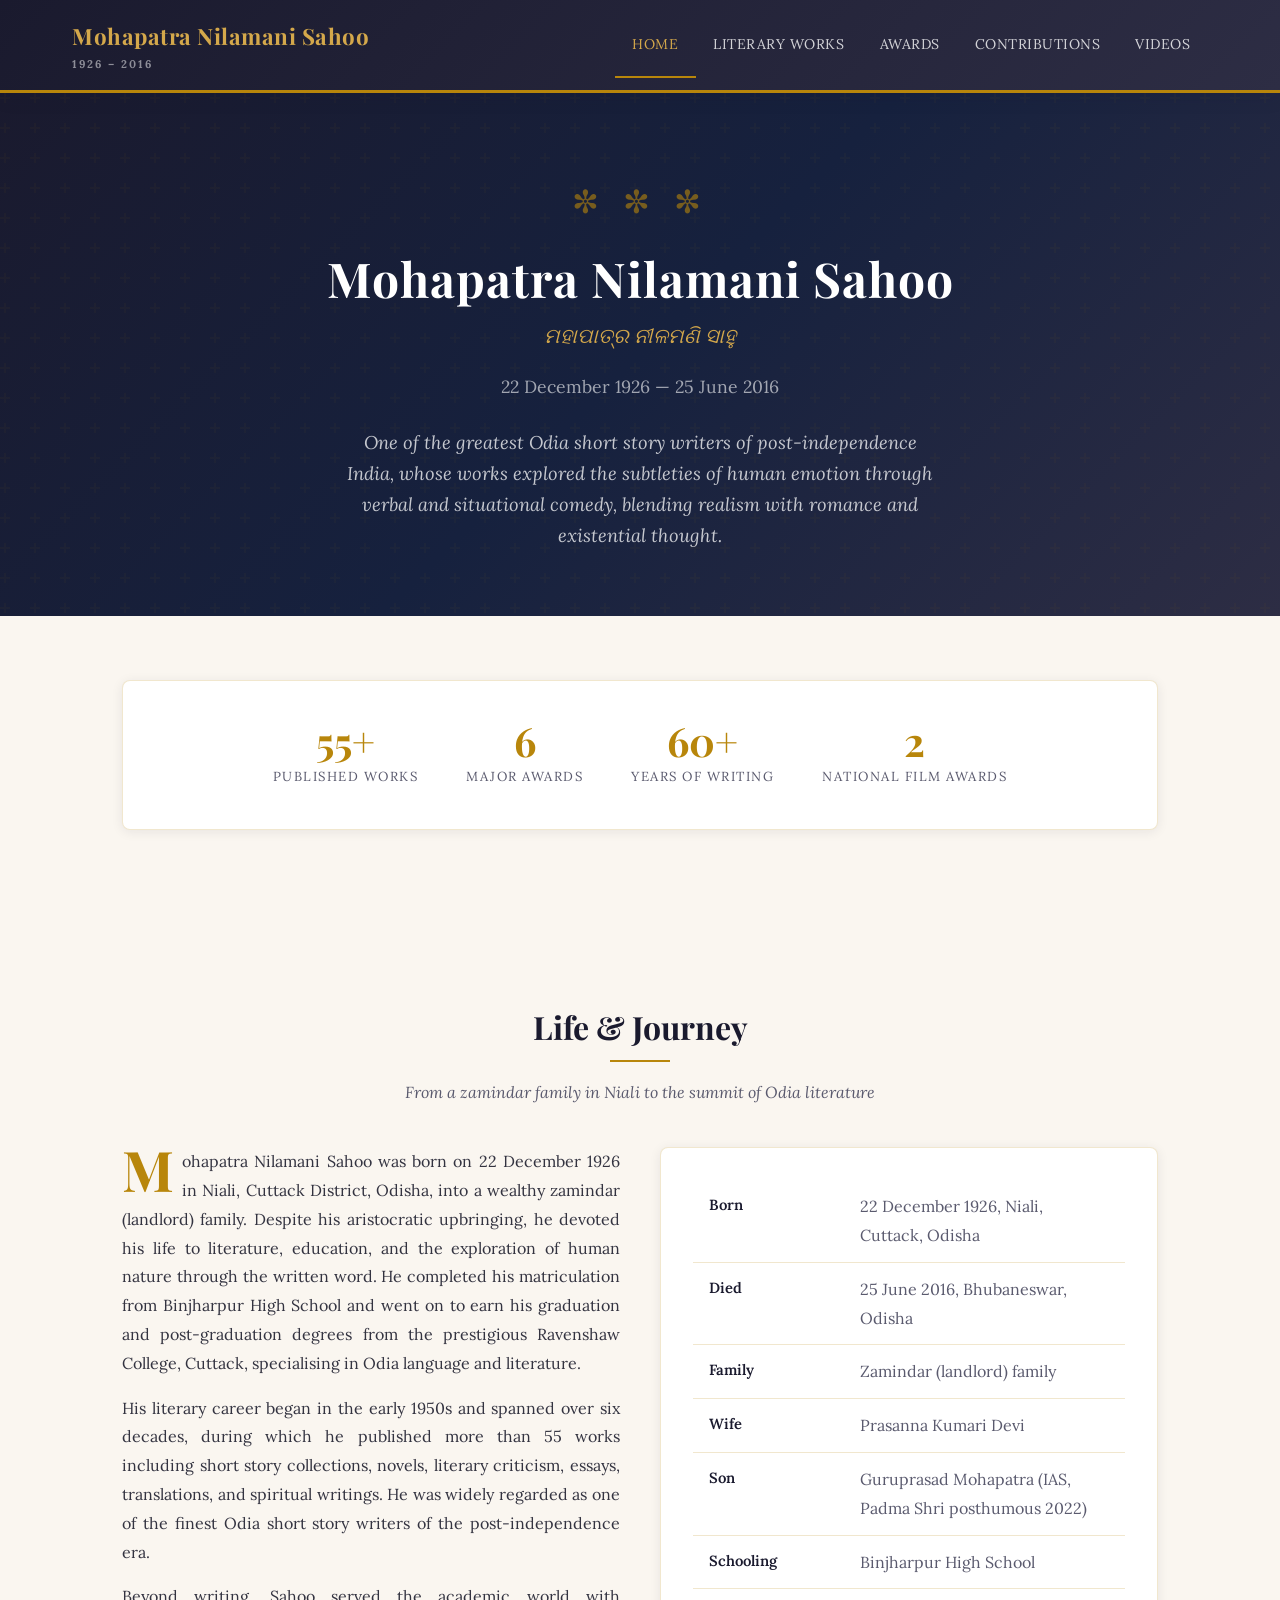
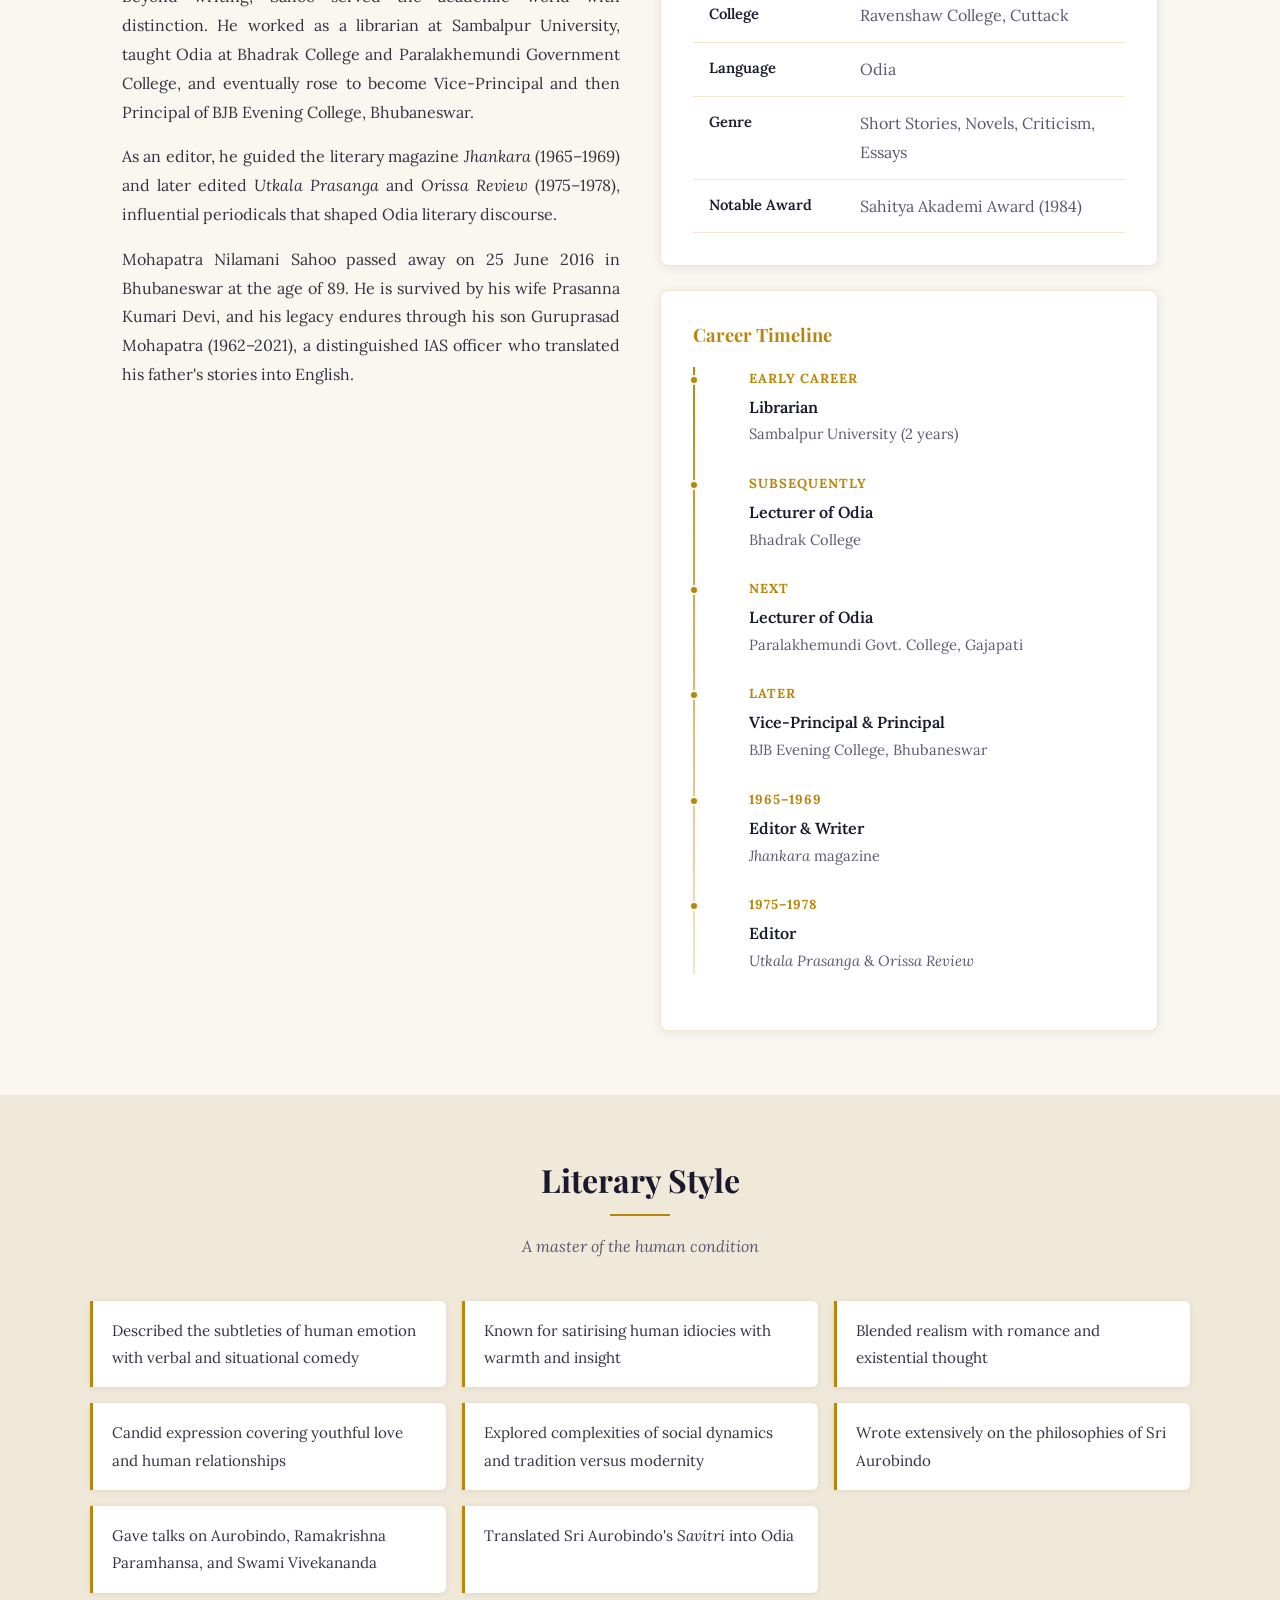
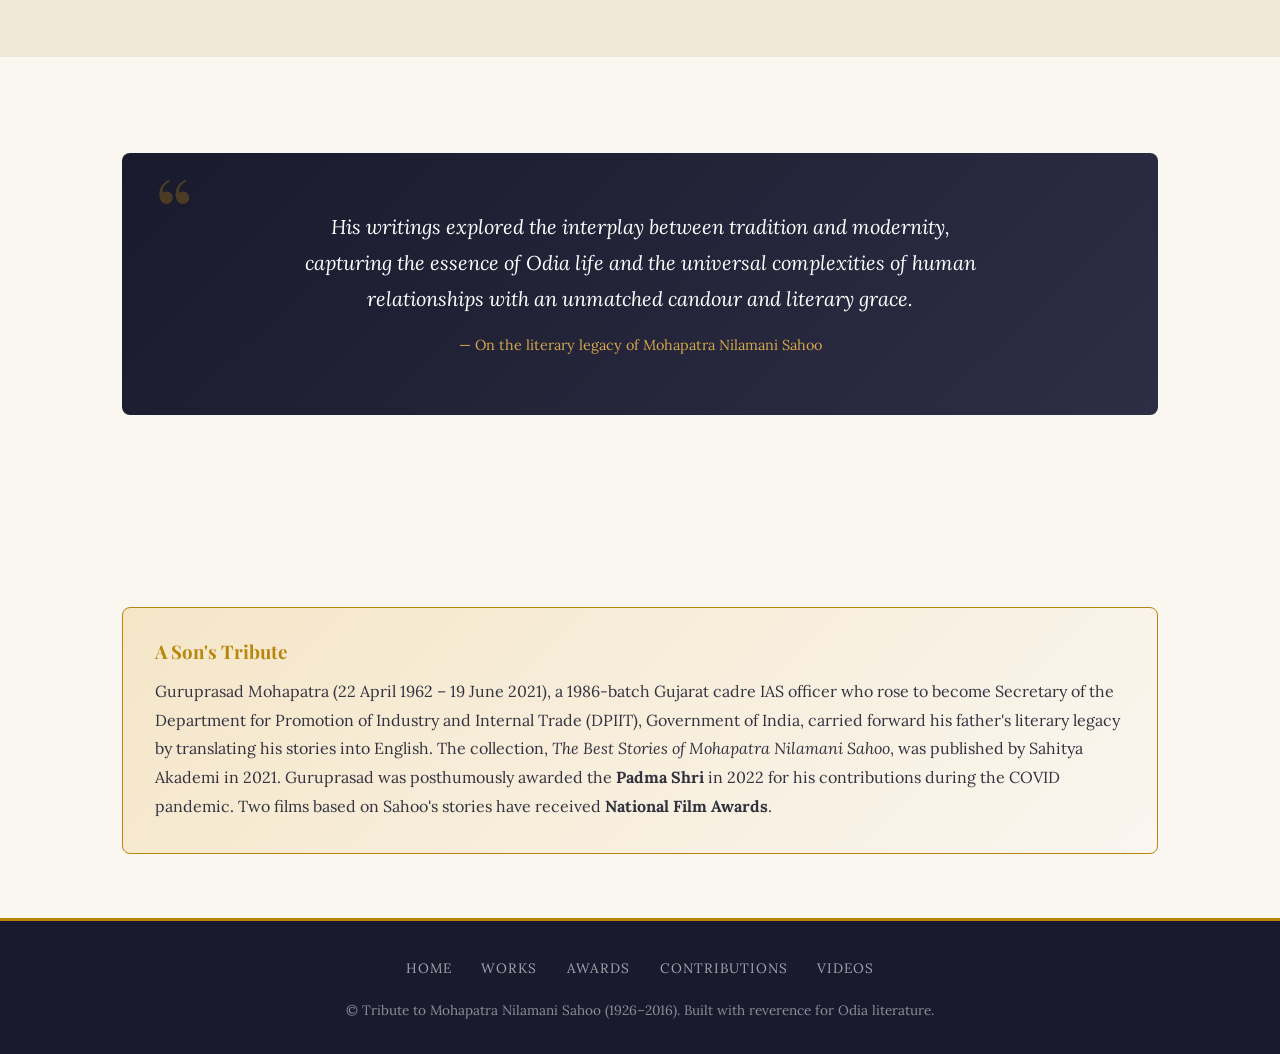
==== index.html @ fc1d22e6 "Add static tribute website for Mohapatra Nilamani Sahoo" ====
<!DOCTYPE html>
<html lang="en">
<head>
  <meta charset="UTF-8">
  <meta name="viewport" content="width=device-width, initial-scale=1.0">
  <title>Mohapatra Nilamani Sahoo — Legendary Odia Litterateur</title>
  <meta name="description" content="Official tribute website of Mohapatra Nilamani Sahoo (1926–2016), one of the greatest Odia short story writers of post-independence India.">
  <link rel="preconnect" href="https://fonts.googleapis.com">
  <link rel="preconnect" href="https://fonts.gstatic.com" crossorigin>
  <link href="https://fonts.googleapis.com/css2?family=Playfair+Display:ital,wght@0,400;0,700;1,400&family=Lora:ital,wght@0,400;0,600;0,700;1,400&display=swap" rel="stylesheet">
  <link rel="stylesheet" href="styles.css">
</head>
<body>

  <!-- HEADER -->
  <header class="site-header">
    <div class="header-inner">
      <div class="site-logo">
        <a href="index.html">
          Mohapatra Nilamani Sahoo
          <span class="subtitle">1926 &ndash; 2016</span>
        </a>
      </div>
      <button class="nav-toggle" aria-label="Toggle navigation" onclick="document.querySelector('.main-nav').classList.toggle('open')">
        <span></span><span></span><span></span>
      </button>
      <nav class="main-nav">
        <ul>
          <li><a href="index.html" class="active">Home</a></li>
          <li><a href="works.html">Literary Works</a></li>
          <li><a href="awards.html">Awards</a></li>
          <li><a href="contributions.html">Contributions</a></li>
          <li><a href="videos.html">Videos</a></li>
        </ul>
      </nav>
    </div>
  </header>

  <!-- HERO -->
  <section class="hero">
    <div class="hero-content">
      <div class="hero-ornament">&#10044; &#10044; &#10044;</div>
      <h1>Mohapatra Nilamani Sahoo</h1>
      <p class="odia-name">&#x0B2E;&#x0B39;&#x0B3E;&#x0B2A;&#x0B3E;&#x0B24;&#x0B4D;&#x0B30; &#x0B28;&#x0B40;&#x0B33;&#x0B2E;&#x0B23;&#x0B3F; &#x0B38;&#x0B3E;&#x0B39;&#x0B41;</p>
      <p class="dates">22 December 1926 &mdash; 25 June 2016</p>
      <p class="tagline">
        One of the greatest Odia short story writers of post-independence India,
        whose works explored the subtleties of human emotion through verbal and situational comedy,
        blending realism with romance and existential thought.
      </p>
    </div>
  </section>

  <!-- STATS -->
  <section class="section">
    <div class="stats-bar">
      <div class="stat-item">
        <div class="stat-number">55+</div>
        <div class="stat-label">Published Works</div>
      </div>
      <div class="stat-item">
        <div class="stat-number">6</div>
        <div class="stat-label">Major Awards</div>
      </div>
      <div class="stat-item">
        <div class="stat-number">60+</div>
        <div class="stat-label">Years of Writing</div>
      </div>
      <div class="stat-item">
        <div class="stat-number">2</div>
        <div class="stat-label">National Film Awards</div>
      </div>
    </div>
  </section>

  <!-- BIOGRAPHY -->
  <section class="section" id="biography">
    <h2 class="section-title">Life &amp; Journey</h2>
    <hr class="section-divider">
    <p class="section-subtitle">From a zamindar family in Niali to the summit of Odia literature</p>

    <div class="bio-grid">
      <div class="bio-text">
        <p>Mohapatra Nilamani Sahoo was born on 22 December 1926 in Niali, Cuttack District, Odisha, into a
           wealthy zamindar (landlord) family. Despite his aristocratic upbringing, he devoted his life to
           literature, education, and the exploration of human nature through the written word. He completed
           his matriculation from Binjharpur High School and went on to earn his graduation and post-graduation
           degrees from the prestigious Ravenshaw College, Cuttack, specialising in Odia language and literature.</p>

        <p>His literary career began in the early 1950s and spanned over six decades, during which he published
           more than 55 works including short story collections, novels, literary criticism, essays, translations,
           and spiritual writings. He was widely regarded as one of the finest Odia short story writers of the
           post-independence era.</p>

        <p>Beyond writing, Sahoo served the academic world with distinction. He worked as a librarian at Sambalpur
           University, taught Odia at Bhadrak College and Paralakhemundi Government College, and eventually rose
           to become Vice-Principal and then Principal of BJB Evening College, Bhubaneswar.</p>

        <p>As an editor, he guided the literary magazine <em>Jhankara</em> (1965&ndash;1969) and later edited
           <em>Utkala Prasanga</em> and <em>Orissa Review</em> (1975&ndash;1978), influential periodicals that
           shaped Odia literary discourse.</p>

        <p>Mohapatra Nilamani Sahoo passed away on 25 June 2016 in Bhubaneswar at the age of 89. He is survived
           by his wife Prasanna Kumari Devi, and his legacy endures through his son Guruprasad Mohapatra
           (1962&ndash;2021), a distinguished IAS officer who translated his father's stories into English.</p>
      </div>

      <div>
        <div class="card">
          <table class="info-table">
            <tr><td>Born</td><td>22 December 1926, Niali, Cuttack, Odisha</td></tr>
            <tr><td>Died</td><td>25 June 2016, Bhubaneswar, Odisha</td></tr>
            <tr><td>Family</td><td>Zamindar (landlord) family</td></tr>
            <tr><td>Wife</td><td>Prasanna Kumari Devi</td></tr>
            <tr><td>Son</td><td>Guruprasad Mohapatra (IAS, Padma Shri posthumous 2022)</td></tr>
            <tr><td>Schooling</td><td>Binjharpur High School</td></tr>
            <tr><td>College</td><td>Ravenshaw College, Cuttack</td></tr>
            <tr><td>Language</td><td>Odia</td></tr>
            <tr><td>Genre</td><td>Short Stories, Novels, Criticism, Essays</td></tr>
            <tr><td>Notable Award</td><td>Sahitya Akademi Award (1984)</td></tr>
          </table>
        </div>

        <!-- Career Timeline -->
        <div class="card" style="margin-top: 1.5rem;">
          <h3 style="font-size: 1.15rem; margin-bottom: 1.2rem; color: var(--gold);">Career Timeline</h3>
          <div class="timeline">
            <div class="timeline-item">
              <div class="timeline-period">Early Career</div>
              <div class="timeline-role">Librarian</div>
              <div class="timeline-detail">Sambalpur University (2 years)</div>
            </div>
            <div class="timeline-item">
              <div class="timeline-period">Subsequently</div>
              <div class="timeline-role">Lecturer of Odia</div>
              <div class="timeline-detail">Bhadrak College</div>
            </div>
            <div class="timeline-item">
              <div class="timeline-period">Next</div>
              <div class="timeline-role">Lecturer of Odia</div>
              <div class="timeline-detail">Paralakhemundi Govt. College, Gajapati</div>
            </div>
            <div class="timeline-item">
              <div class="timeline-period">Later</div>
              <div class="timeline-role">Vice-Principal &amp; Principal</div>
              <div class="timeline-detail">BJB Evening College, Bhubaneswar</div>
            </div>
            <div class="timeline-item">
              <div class="timeline-period">1965–1969</div>
              <div class="timeline-role">Editor &amp; Writer</div>
              <div class="timeline-detail"><em>Jhankara</em> magazine</div>
            </div>
            <div class="timeline-item">
              <div class="timeline-period">1975–1978</div>
              <div class="timeline-role">Editor</div>
              <div class="timeline-detail"><em>Utkala Prasanga</em> &amp; <em>Orissa Review</em></div>
            </div>
          </div>
        </div>
      </div>
    </div>
  </section>

  <!-- LITERARY STYLE -->
  <section class="section" style="background: var(--parchment-dark); max-width: 100%; padding: 4rem 2rem;">
    <div style="max-width: 1100px; margin: 0 auto;">
      <h2 class="section-title">Literary Style</h2>
      <hr class="section-divider">
      <p class="section-subtitle">A master of the human condition</p>

      <ul class="style-list">
        <li>Described the subtleties of human emotion with verbal and situational comedy</li>
        <li>Known for satirising human idiocies with warmth and insight</li>
        <li>Blended realism with romance and existential thought</li>
        <li>Candid expression covering youthful love and human relationships</li>
        <li>Explored complexities of social dynamics and tradition versus modernity</li>
        <li>Wrote extensively on the philosophies of Sri Aurobindo</li>
        <li>Gave talks on Aurobindo, Ramakrishna Paramhansa, and Swami Vivekananda</li>
        <li>Translated Sri Aurobindo's <em>Savitri</em> into Odia</li>
      </ul>
    </div>
  </section>

  <!-- QUOTE -->
  <section class="section">
    <div class="quote-block">
      <blockquote>
        His writings explored the interplay between tradition and modernity, capturing the essence of
        Odia life and the universal complexities of human relationships with an unmatched candour
        and literary grace.
      </blockquote>
      <cite>&mdash; On the literary legacy of Mohapatra Nilamani Sahoo</cite>
    </div>
  </section>

  <!-- SON'S LEGACY -->
  <section class="section">
    <div class="tribute-box">
      <h3>A Son's Tribute</h3>
      <p>Guruprasad Mohapatra (22 April 1962 &ndash; 19 June 2021), a 1986-batch Gujarat cadre IAS officer who
         rose to become Secretary of the Department for Promotion of Industry and Internal Trade (DPIIT),
         Government of India, carried forward his father's literary legacy by translating his stories into
         English. The collection, <em>The Best Stories of Mohapatra Nilamani Sahoo</em>, was published by
         Sahitya Akademi in 2021. Guruprasad was posthumously awarded the <strong>Padma Shri</strong> in 2022
         for his contributions during the COVID pandemic. Two films based on Sahoo's stories have received
         <strong>National Film Awards</strong>.</p>
    </div>
  </section>

  <!-- FOOTER -->
  <footer class="site-footer">
    <nav class="footer-nav">
      <a href="index.html">Home</a>
      <a href="works.html">Works</a>
      <a href="awards.html">Awards</a>
      <a href="contributions.html">Contributions</a>
      <a href="videos.html">Videos</a>
    </nav>
    <p>&copy; Tribute to Mohapatra Nilamani Sahoo (1926&ndash;2016). Built with reverence for Odia literature.</p>
  </footer>

</body>
</html>
---- styles.css ----
/* ===== RESET & BASE ===== */
*, *::before, *::after {
  margin: 0;
  padding: 0;
  box-sizing: border-box;
}

:root {
  --gold: #b8860b;
  --gold-light: #d4a84b;
  --gold-pale: #f5e6c8;
  --ink: #1a1a2e;
  --ink-light: #2d2d44;
  --parchment: #faf6f0;
  --parchment-dark: #f0e8d8;
  --white: #ffffff;
  --text: #333340;
  --text-light: #5a5a6e;
  --accent: #8b0000;
  --accent-light: #a52a2a;
  --shadow: rgba(26, 26, 46, 0.08);
  --shadow-md: rgba(26, 26, 46, 0.12);
  --border: rgba(184, 134, 11, 0.2);
  --transition: 0.3s ease;
}

html {
  scroll-behavior: smooth;
  font-size: 16px;
}

body {
  font-family: 'Lora', 'Georgia', serif;
  background-color: var(--parchment);
  color: var(--text);
  line-height: 1.8;
  min-height: 100vh;
  display: flex;
  flex-direction: column;
}

img { max-width: 100%; display: block; }
a { color: var(--accent); text-decoration: none; transition: color var(--transition); }
a:hover { color: var(--gold); }

h1, h2, h3, h4 {
  font-family: 'Playfair Display', 'Georgia', serif;
  color: var(--ink);
  line-height: 1.3;
}

/* ===== HEADER / NAV ===== */
.site-header {
  background: linear-gradient(135deg, var(--ink) 0%, var(--ink-light) 100%);
  border-bottom: 3px solid var(--gold);
  position: sticky;
  top: 0;
  z-index: 1000;
  box-shadow: 0 2px 20px var(--shadow-md);
}

.header-inner {
  max-width: 1200px;
  margin: 0 auto;
  padding: 0 2rem;
  display: flex;
  align-items: center;
  justify-content: space-between;
}

.site-logo {
  padding: 1rem 0;
}

.site-logo a {
  font-family: 'Playfair Display', serif;
  font-size: 1.4rem;
  font-weight: 700;
  color: var(--gold-light);
  letter-spacing: 0.5px;
}

.site-logo a:hover { color: var(--gold-pale); }

.site-logo .subtitle {
  display: block;
  font-family: 'Lora', serif;
  font-size: 0.7rem;
  color: rgba(255,255,255,0.5);
  letter-spacing: 2px;
  text-transform: uppercase;
  margin-top: -2px;
}

/* Hamburger */
.nav-toggle {
  display: none;
  background: none;
  border: none;
  cursor: pointer;
  padding: 0.5rem;
}

.nav-toggle span {
  display: block;
  width: 24px;
  height: 2px;
  background: var(--gold-light);
  margin: 5px 0;
  transition: var(--transition);
}

.main-nav ul {
  list-style: none;
  display: flex;
  gap: 0;
}

.main-nav a {
  display: block;
  padding: 1.2rem 1.1rem;
  color: rgba(255,255,255,0.8);
  font-family: 'Lora', serif;
  font-size: 0.88rem;
  letter-spacing: 0.5px;
  text-transform: uppercase;
  border-bottom: 2px solid transparent;
  transition: all var(--transition);
}

.main-nav a:hover,
.main-nav a.active {
  color: var(--gold-light);
  border-bottom-color: var(--gold);
}

/* ===== HERO ===== */
.hero {
  background: linear-gradient(135deg, var(--ink) 0%, #16213e 50%, var(--ink-light) 100%);
  color: var(--white);
  text-align: center;
  padding: 5rem 2rem 4rem;
  position: relative;
  overflow: hidden;
}

.hero::before {
  content: '';
  position: absolute;
  inset: 0;
  background: url("data:image/svg+xml,%3Csvg width='60' height='60' viewBox='0 0 60 60' xmlns='http://www.w3.org/2000/svg'%3E%3Cg fill='none' fill-rule='evenodd'%3E%3Cg fill='%23b8860b' fill-opacity='0.04'%3E%3Cpath d='M36 34v-4h-2v4h-4v2h4v4h2v-4h4v-2h-4zm0-30V0h-2v4h-4v2h4v4h2V6h4V4h-4zM6 34v-4H4v4H0v2h4v4h2v-4h4v-2H6zM6 4V0H4v4H0v2h4v4h2V6h4V4H6z'/%3E%3C/g%3E%3C/g%3E%3C/svg%3E");
  opacity: 1;
}

.hero-content { position: relative; z-index: 1; max-width: 800px; margin: 0 auto; }

.hero-ornament {
  color: var(--gold);
  font-size: 2rem;
  margin-bottom: 1rem;
  opacity: 0.6;
  letter-spacing: 8px;
}

.hero h1 {
  font-size: 3rem;
  color: var(--white);
  margin-bottom: 0.5rem;
  font-weight: 700;
  letter-spacing: 1px;
}

.hero .odia-name {
  font-size: 1.3rem;
  color: var(--gold-light);
  margin-bottom: 1rem;
  font-style: italic;
}

.hero .dates {
  font-size: 1.1rem;
  color: rgba(255,255,255,0.6);
  margin-bottom: 1.5rem;
}

.hero .tagline {
  font-size: 1.15rem;
  color: rgba(255,255,255,0.75);
  max-width: 600px;
  margin: 0 auto;
  font-style: italic;
  line-height: 1.7;
}

/* ===== PAGE HERO (smaller for inner pages) ===== */
.page-hero {
  background: linear-gradient(135deg, var(--ink) 0%, #16213e 100%);
  color: var(--white);
  text-align: center;
  padding: 3.5rem 2rem 2.5rem;
  position: relative;
}

.page-hero::after {
  content: '';
  position: absolute;
  bottom: 0;
  left: 0;
  right: 0;
  height: 3px;
  background: linear-gradient(90deg, transparent, var(--gold), transparent);
}

.page-hero h1 {
  font-size: 2.4rem;
  color: var(--white);
  margin-bottom: 0.3rem;
}

.page-hero .page-subtitle {
  color: rgba(255,255,255,0.6);
  font-style: italic;
  font-size: 1.05rem;
}

/* ===== SECTION ===== */
.section {
  padding: 4rem 2rem;
  max-width: 1100px;
  margin: 0 auto;
  width: 100%;
}

.section-title {
  font-size: 2rem;
  text-align: center;
  margin-bottom: 0.3rem;
  position: relative;
}

.section-subtitle {
  text-align: center;
  color: var(--text-light);
  font-style: italic;
  margin-bottom: 2.5rem;
  font-size: 1rem;
}

.section-divider {
  width: 60px;
  height: 2px;
  background: var(--gold);
  margin: 0.8rem auto 1rem;
  border: none;
}

/* ===== CARD ===== */
.card {
  background: var(--white);
  border-radius: 8px;
  padding: 2rem;
  box-shadow: 0 2px 12px var(--shadow);
  border: 1px solid var(--border);
  transition: transform var(--transition), box-shadow var(--transition);
}

.card:hover {
  transform: translateY(-3px);
  box-shadow: 0 6px 24px var(--shadow-md);
}

/* ===== BIOGRAPHY SECTION ===== */
.bio-grid {
  display: grid;
  grid-template-columns: 1fr 1fr;
  gap: 2.5rem;
  align-items: start;
}

.bio-text p {
  margin-bottom: 1rem;
  text-align: justify;
}

.bio-text p:first-child::first-letter {
  font-family: 'Playfair Display', serif;
  font-size: 3.5rem;
  float: left;
  line-height: 0.8;
  margin-right: 0.5rem;
  color: var(--gold);
  font-weight: 700;
}

.info-table {
  width: 100%;
  border-collapse: collapse;
}

.info-table tr {
  border-bottom: 1px solid var(--border);
}

.info-table td {
  padding: 0.75rem 1rem;
  vertical-align: top;
}

.info-table td:first-child {
  font-weight: 600;
  color: var(--ink);
  white-space: nowrap;
  width: 35%;
  font-size: 0.92rem;
}

.info-table td:last-child {
  color: var(--text-light);
}

/* ===== TIMELINE (Career) ===== */
.timeline {
  position: relative;
  padding-left: 2rem;
}

.timeline::before {
  content: '';
  position: absolute;
  left: 0;
  top: 0;
  bottom: 0;
  width: 2px;
  background: linear-gradient(to bottom, var(--gold), var(--gold-pale));
}

.timeline-item {
  position: relative;
  margin-bottom: 1.5rem;
  padding-left: 1.5rem;
}

.timeline-item::before {
  content: '';
  position: absolute;
  left: -2rem;
  top: 0.5rem;
  width: 10px;
  height: 10px;
  background: var(--gold);
  border-radius: 50%;
  border: 2px solid var(--parchment);
  margin-left: -4px;
}

.timeline-period {
  font-size: 0.82rem;
  font-weight: 700;
  color: var(--gold);
  text-transform: uppercase;
  letter-spacing: 1px;
}

.timeline-role {
  font-weight: 600;
  color: var(--ink);
  margin-top: 0.15rem;
}

.timeline-detail {
  font-size: 0.92rem;
  color: var(--text-light);
}

/* ===== WORKS PAGE ===== */
.works-nav {
  display: flex;
  justify-content: center;
  flex-wrap: wrap;
  gap: 0.5rem;
  margin-bottom: 2.5rem;
}

.works-nav a {
  padding: 0.5rem 1.2rem;
  border: 1px solid var(--border);
  border-radius: 100px;
  font-size: 0.88rem;
  color: var(--text);
  background: var(--white);
  transition: all var(--transition);
}

.works-nav a:hover,
.works-nav a.active {
  background: var(--gold);
  color: var(--white);
  border-color: var(--gold);
}

.works-category {
  margin-bottom: 3rem;
}

.works-category h2 {
  font-size: 1.6rem;
  color: var(--ink);
  border-left: 4px solid var(--gold);
  padding-left: 1rem;
  margin-bottom: 1.5rem;
}

.works-category h2 .count {
  font-size: 0.85rem;
  font-weight: 400;
  color: var(--text-light);
  margin-left: 0.5rem;
}

.works-grid {
  display: grid;
  grid-template-columns: repeat(auto-fill, minmax(300px, 1fr));
  gap: 1.2rem;
}

.work-card {
  background: var(--white);
  border-radius: 6px;
  padding: 1.3rem 1.5rem;
  border: 1px solid var(--border);
  display: flex;
  align-items: flex-start;
  gap: 1rem;
  transition: all var(--transition);
}

.work-card:hover {
  border-color: var(--gold);
  box-shadow: 0 4px 16px var(--shadow);
}

.work-year {
  background: var(--ink);
  color: var(--gold-light);
  font-size: 0.78rem;
  font-weight: 700;
  padding: 0.3rem 0.6rem;
  border-radius: 4px;
  white-space: nowrap;
  flex-shrink: 0;
  min-width: 3.2rem;
  text-align: center;
}

.work-year.no-year {
  background: var(--text-light);
  color: var(--white);
}

.work-info h3 {
  font-size: 1rem;
  font-weight: 600;
  color: var(--ink);
  font-style: italic;
  margin-bottom: 0.2rem;
}

.work-info p {
  font-size: 0.85rem;
  color: var(--text-light);
  line-height: 1.5;
}

/* ===== AWARDS PAGE ===== */
.awards-timeline {
  max-width: 800px;
  margin: 0 auto;
}

.award-item {
  display: flex;
  gap: 2rem;
  margin-bottom: 2rem;
  align-items: flex-start;
}

.award-year-badge {
  background: linear-gradient(135deg, var(--gold), var(--gold-light));
  color: var(--white);
  font-size: 1rem;
  font-weight: 700;
  padding: 0.8rem 1.2rem;
  border-radius: 8px;
  text-align: center;
  flex-shrink: 0;
  min-width: 5rem;
  box-shadow: 0 3px 10px rgba(184, 134, 11, 0.3);
}

.award-content {
  background: var(--white);
  border-radius: 8px;
  padding: 1.5rem;
  flex: 1;
  border: 1px solid var(--border);
  border-left: 3px solid var(--gold);
}

.award-content h3 {
  font-size: 1.15rem;
  color: var(--ink);
  margin-bottom: 0.3rem;
}

.award-content .award-for {
  font-style: italic;
  color: var(--text-light);
  font-size: 0.92rem;
}

/* ===== PHILANTHROPY / CONTRIBUTIONS ===== */
.contrib-grid {
  display: grid;
  grid-template-columns: repeat(auto-fill, minmax(320px, 1fr));
  gap: 1.5rem;
}

.contrib-card {
  background: var(--white);
  border-radius: 8px;
  padding: 2rem;
  border: 1px solid var(--border);
  text-align: center;
  transition: all var(--transition);
}

.contrib-card:hover {
  box-shadow: 0 6px 24px var(--shadow-md);
  transform: translateY(-3px);
}

.contrib-icon {
  font-size: 2.5rem;
  margin-bottom: 1rem;
  display: block;
}

.contrib-card h3 {
  font-size: 1.15rem;
  margin-bottom: 0.8rem;
  color: var(--ink);
}

.contrib-card p {
  color: var(--text-light);
  font-size: 0.95rem;
  line-height: 1.7;
}

/* ===== VIDEOS ===== */
.videos-grid {
  display: grid;
  grid-template-columns: repeat(auto-fill, minmax(480px, 1fr));
  gap: 2rem;
}

.video-card {
  background: var(--white);
  border-radius: 8px;
  overflow: hidden;
  border: 1px solid var(--border);
  box-shadow: 0 2px 12px var(--shadow);
  transition: all var(--transition);
}

.video-card:hover {
  box-shadow: 0 6px 24px var(--shadow-md);
  transform: translateY(-3px);
}

.video-embed {
  position: relative;
  padding-bottom: 56.25%;
  height: 0;
  overflow: hidden;
}

.video-embed iframe {
  position: absolute;
  top: 0; left: 0;
  width: 100%;
  height: 100%;
  border: none;
}

.video-info {
  padding: 1.2rem 1.5rem;
}

.video-info h3 {
  font-size: 1rem;
  color: var(--ink);
  margin-bottom: 0.3rem;
}

.video-info p {
  font-size: 0.88rem;
  color: var(--text-light);
}

/* ===== QUOTE BLOCK ===== */
.quote-block {
  background: linear-gradient(135deg, var(--ink), var(--ink-light));
  color: var(--white);
  text-align: center;
  padding: 3.5rem 2rem;
  margin: 2rem 0;
  border-radius: 8px;
  position: relative;
}

.quote-block::before {
  content: '\201C';
  font-family: 'Playfair Display', serif;
  font-size: 6rem;
  position: absolute;
  top: 0.5rem;
  left: 2rem;
  color: var(--gold);
  opacity: 0.3;
  line-height: 1;
}

.quote-block blockquote {
  font-size: 1.25rem;
  font-style: italic;
  max-width: 700px;
  margin: 0 auto;
  line-height: 1.8;
  position: relative;
  z-index: 1;
}

.quote-block cite {
  display: block;
  margin-top: 1rem;
  font-size: 0.9rem;
  color: var(--gold-light);
  font-style: normal;
}

/* ===== STATS BAR ===== */
.stats-bar {
  display: flex;
  justify-content: center;
  gap: 3rem;
  flex-wrap: wrap;
  padding: 2.5rem 2rem;
  background: var(--white);
  border-radius: 8px;
  box-shadow: 0 2px 12px var(--shadow);
  border: 1px solid var(--border);
  margin-bottom: 3rem;
}

.stat-item {
  text-align: center;
}

.stat-number {
  font-family: 'Playfair Display', serif;
  font-size: 2.5rem;
  font-weight: 700;
  color: var(--gold);
  line-height: 1;
}

.stat-label {
  font-size: 0.82rem;
  text-transform: uppercase;
  letter-spacing: 1.5px;
  color: var(--text-light);
  margin-top: 0.3rem;
}

/* ===== FOOTER ===== */
.site-footer {
  background: var(--ink);
  color: rgba(255,255,255,0.5);
  text-align: center;
  padding: 2rem;
  margin-top: auto;
  border-top: 3px solid var(--gold);
}

.site-footer p {
  font-size: 0.85rem;
}

.footer-nav {
  margin-bottom: 1rem;
}

.footer-nav a {
  color: rgba(255,255,255,0.6);
  margin: 0 0.8rem;
  font-size: 0.85rem;
  text-transform: uppercase;
  letter-spacing: 1px;
}

.footer-nav a:hover {
  color: var(--gold-light);
}

/* ===== RESPONSIVE ===== */
@media (max-width: 768px) {
  .header-inner {
    flex-wrap: wrap;
  }

  .nav-toggle {
    display: block;
  }

  .main-nav {
    width: 100%;
    display: none;
    order: 3;
  }

  .main-nav.open {
    display: block;
  }

  .main-nav ul {
    flex-direction: column;
  }

  .main-nav a {
    padding: 0.8rem 0;
    border-bottom: 1px solid rgba(255,255,255,0.05);
  }

  .hero h1 { font-size: 2rem; }
  .hero { padding: 3rem 1.5rem; }
  .page-hero h1 { font-size: 1.8rem; }

  .bio-grid {
    grid-template-columns: 1fr;
  }

  .section { padding: 2.5rem 1.5rem; }

  .works-grid {
    grid-template-columns: 1fr;
  }

  .award-item {
    flex-direction: column;
    gap: 1rem;
  }

  .videos-grid {
    grid-template-columns: 1fr;
  }

  .stats-bar {
    gap: 1.5rem;
  }

  .stat-number { font-size: 2rem; }
}

@media (max-width: 480px) {
  .hero h1 { font-size: 1.6rem; }
  .works-nav a { padding: 0.4rem 0.8rem; font-size: 0.8rem; }
  .stats-bar { gap: 1rem; }
}

/* ===== LEGACY NOTE ===== */
.legacy-banner {
  background: var(--parchment-dark);
  border: 1px solid var(--border);
  border-radius: 8px;
  padding: 1.5rem 2rem;
  margin-bottom: 2rem;
  font-style: italic;
  color: var(--text-light);
  text-align: center;
  line-height: 1.7;
}

/* ===== LITERARY STYLE SECTION ===== */
.style-list {
  list-style: none;
  display: grid;
  grid-template-columns: repeat(auto-fill, minmax(280px, 1fr));
  gap: 1rem;
}

.style-list li {
  padding: 1rem 1.2rem;
  background: var(--white);
  border-left: 3px solid var(--gold);
  border-radius: 0 6px 6px 0;
  box-shadow: 0 1px 6px var(--shadow);
  font-size: 0.95rem;
  color: var(--text);
}

/* Son's tribute section */
.tribute-box {
  background: linear-gradient(135deg, var(--gold-pale), var(--parchment));
  border: 1px solid var(--gold);
  border-radius: 8px;
  padding: 2rem;
  margin-top: 2rem;
}

.tribute-box h3 {
  color: var(--gold);
  margin-bottom: 0.8rem;
}

.tribute-box p {
  color: var(--text);
  line-height: 1.8;
}
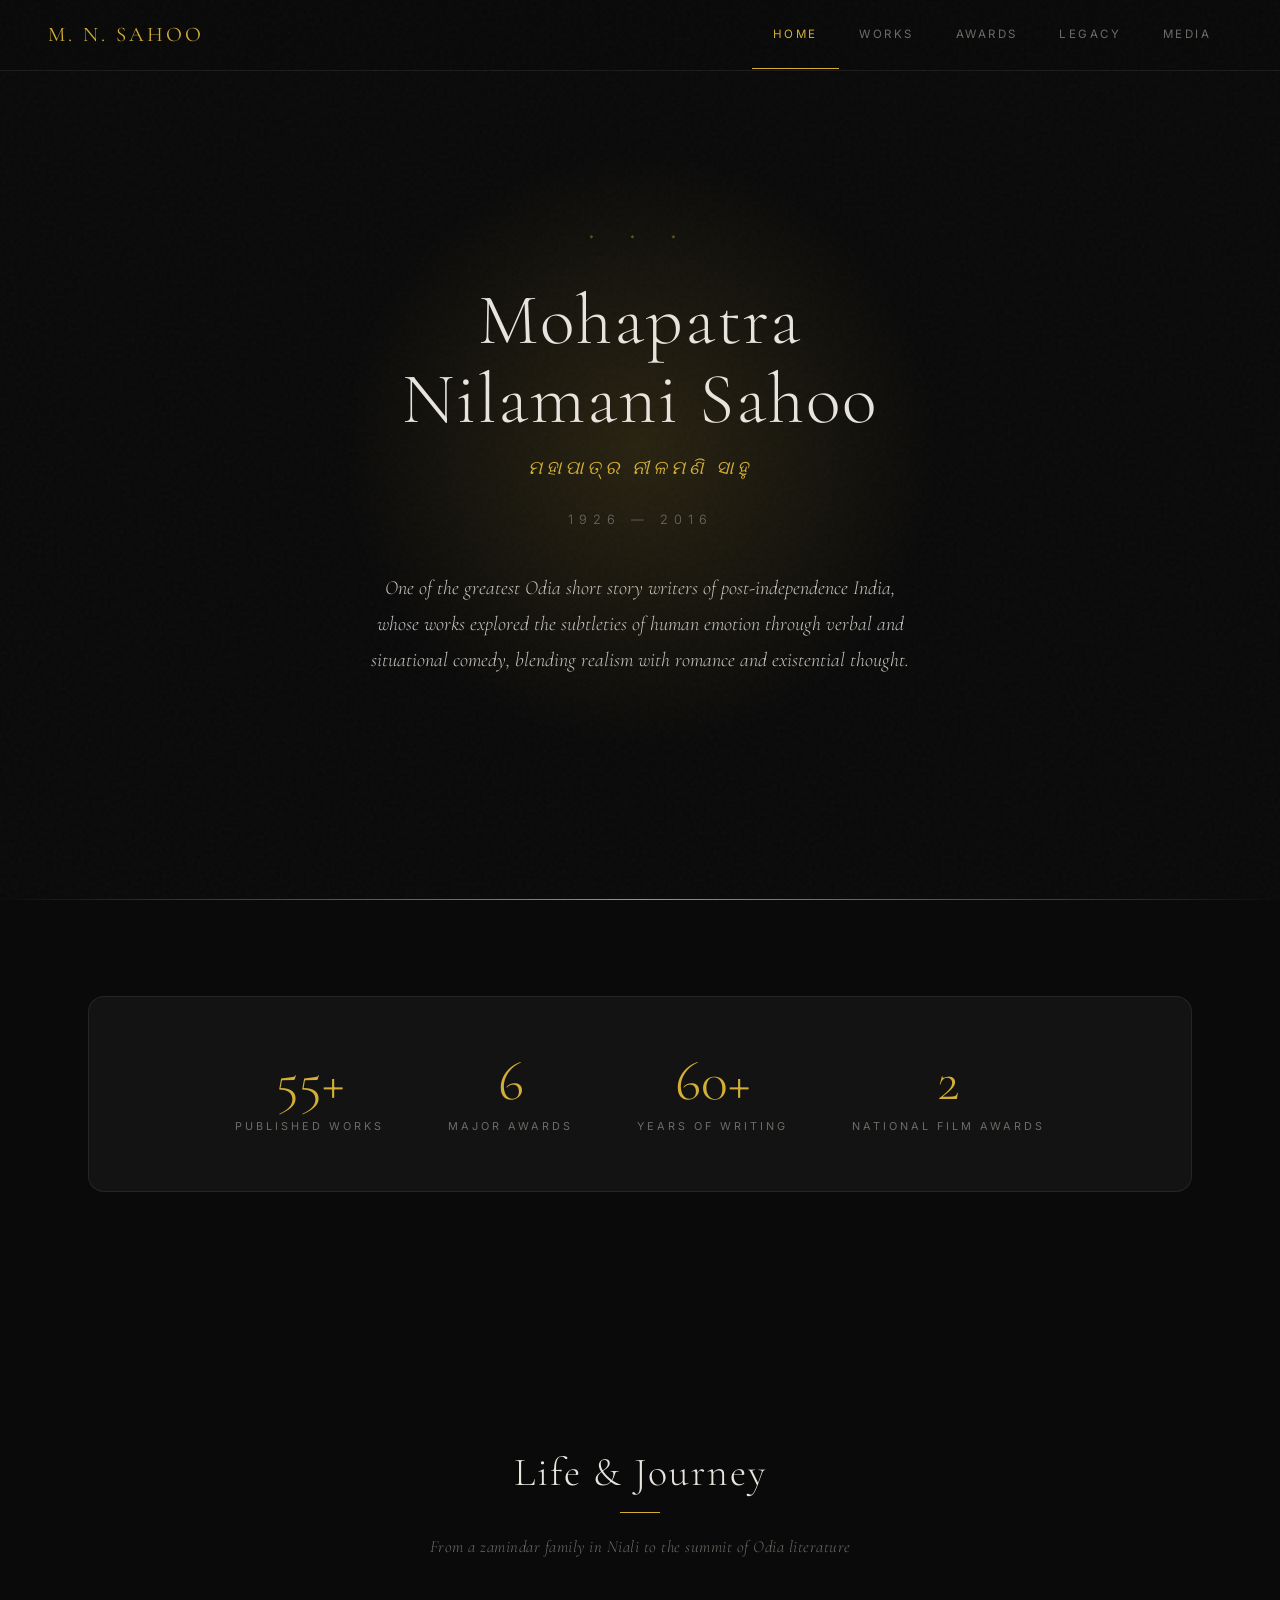
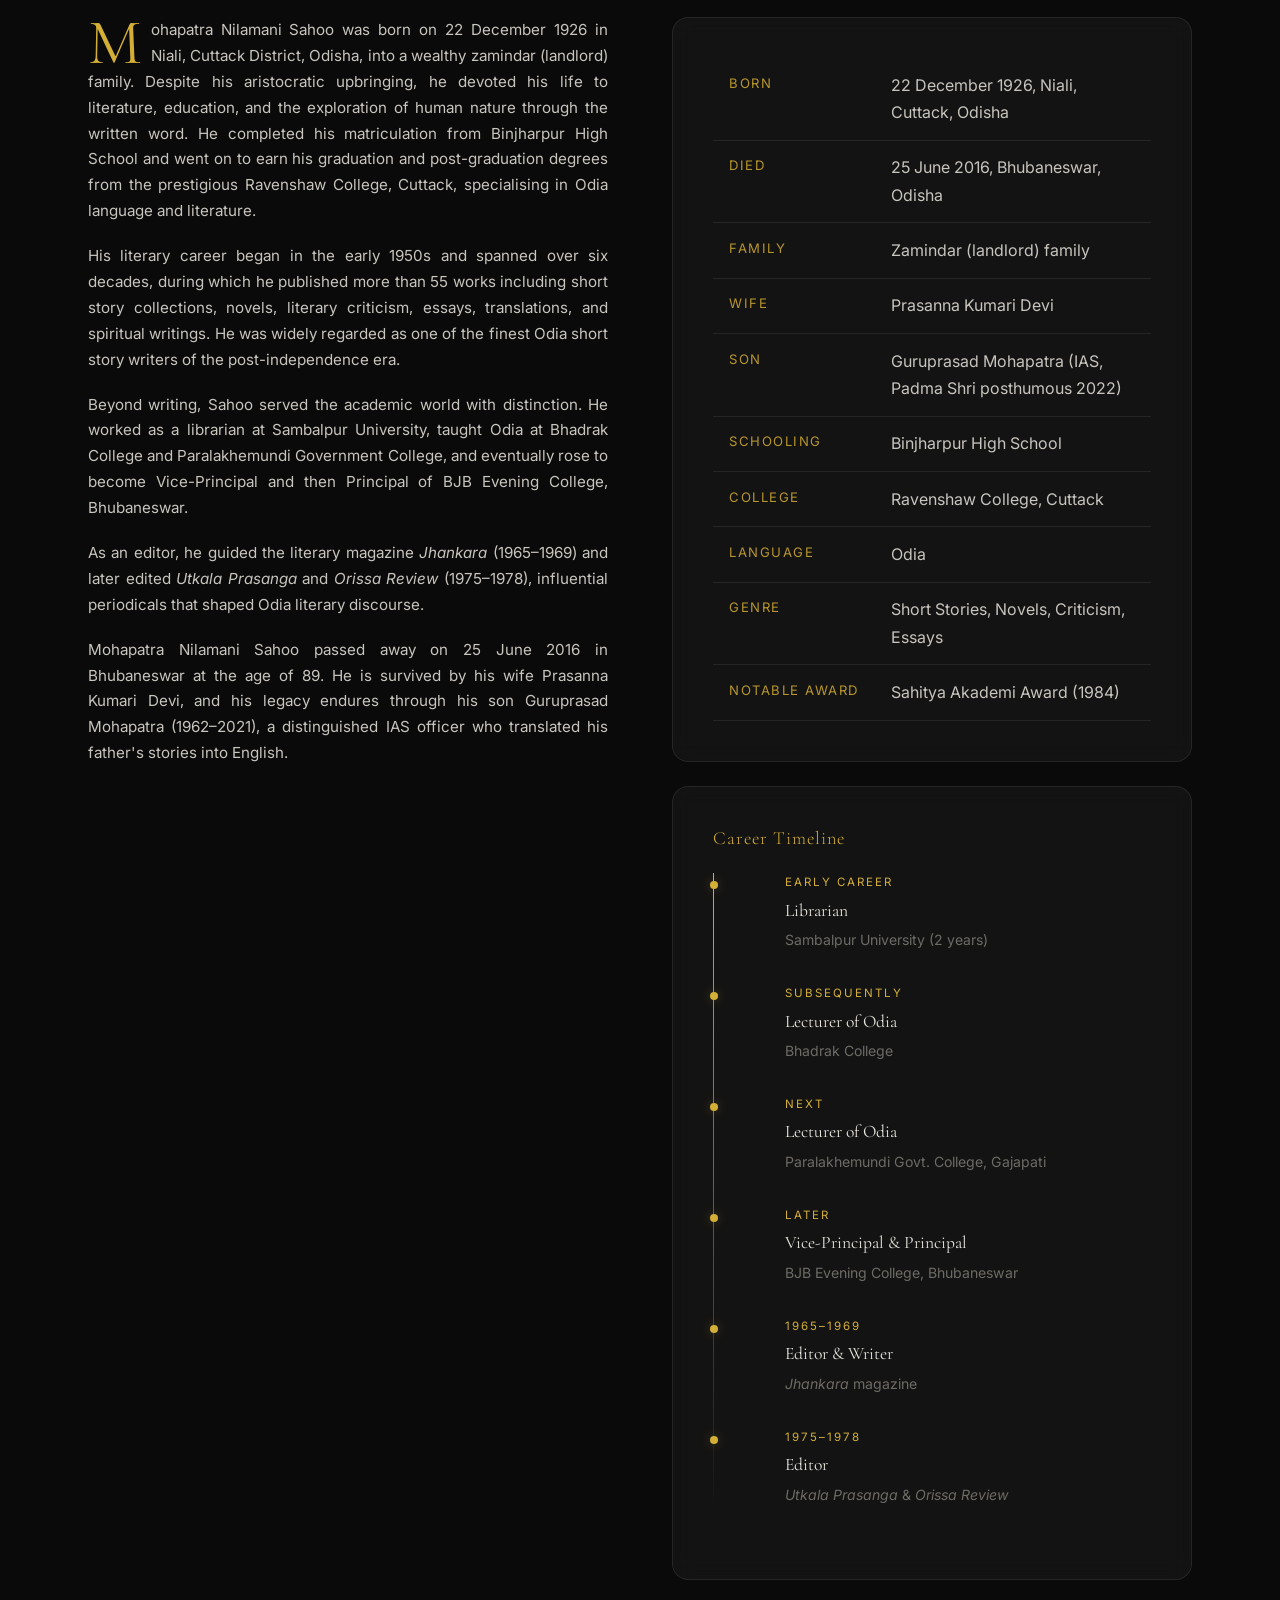
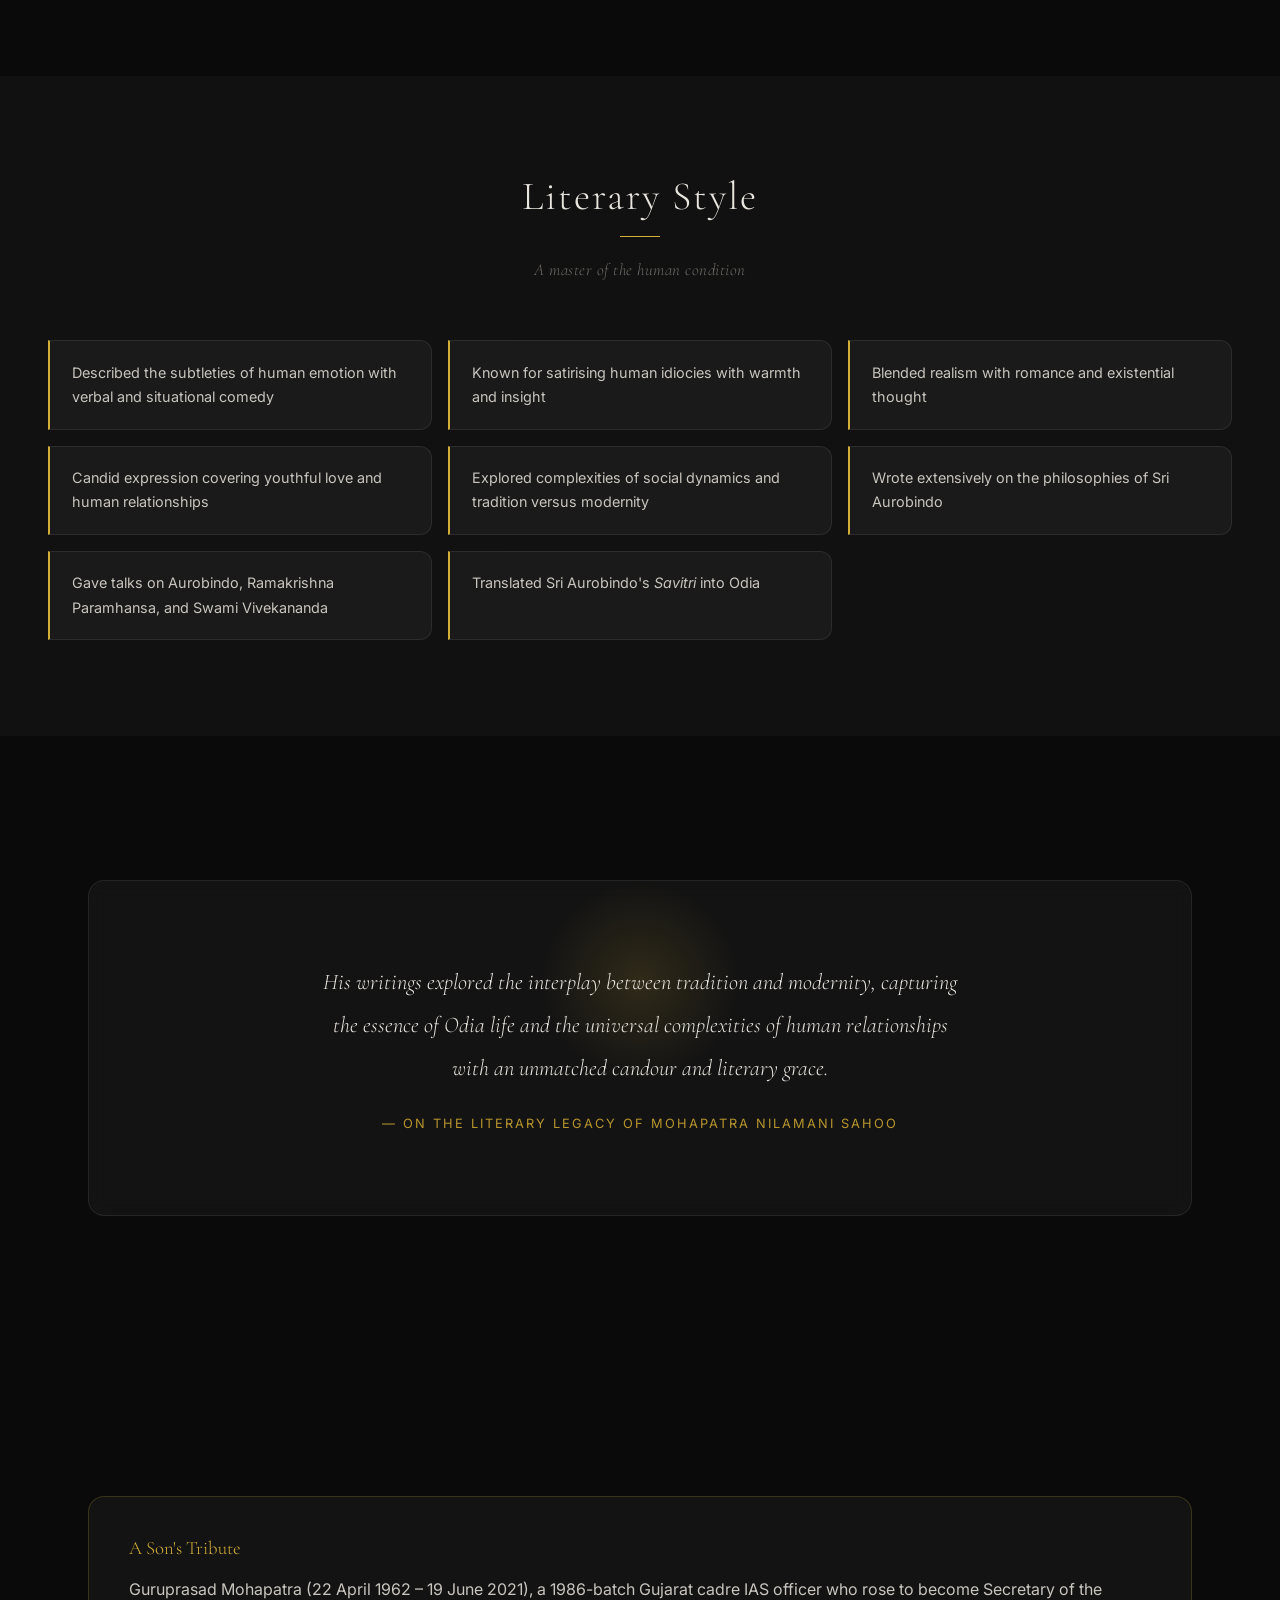
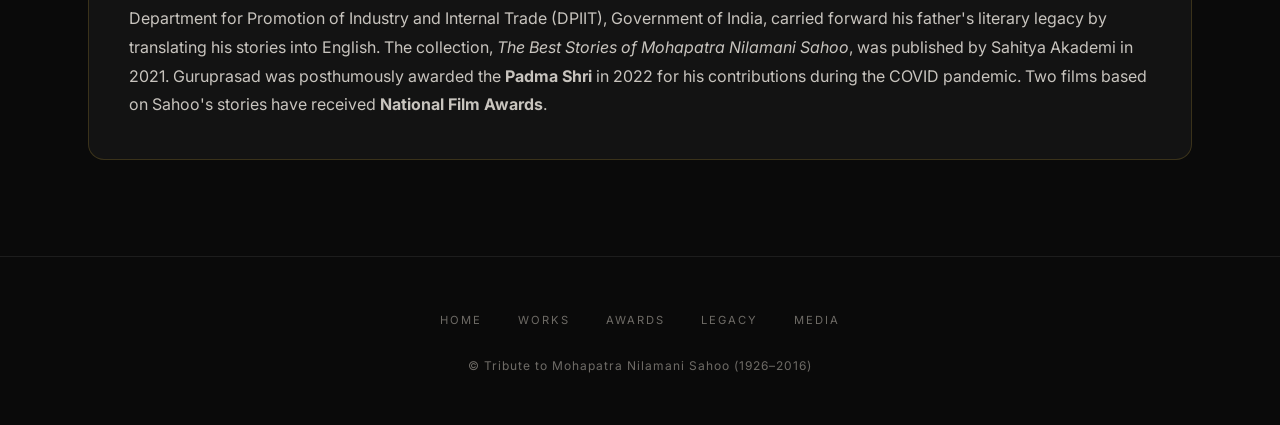
==== commit 5818e18d: "Changed Look and feel to luxury model ; Implements Data driven awards , literary work" ====
--- a/index.html
+++ b/index.html
@@ -5,9 +5,10 @@
   <meta name="viewport" content="width=device-width, initial-scale=1.0">
   <title>Mohapatra Nilamani Sahoo — Legendary Odia Litterateur</title>
   <meta name="description" content="Official tribute website of Mohapatra Nilamani Sahoo (1926–2016), one of the greatest Odia short story writers of post-independence India.">
+  <meta name="theme-color" content="#0A0A0A">
   <link rel="preconnect" href="https://fonts.googleapis.com">
   <link rel="preconnect" href="https://fonts.gstatic.com" crossorigin>
-  <link href="https://fonts.googleapis.com/css2?family=Playfair+Display:ital,wght@0,400;0,700;1,400&family=Lora:ital,wght@0,400;0,600;0,700;1,400&display=swap" rel="stylesheet">
+  <link href="https://fonts.googleapis.com/css2?family=Cormorant+Garamond:ital,wght@0,300;0,400;0,600;1,300;1,400&family=Inter:wght@300;400;500&display=swap" rel="stylesheet">
   <link rel="stylesheet" href="styles.css">
 </head>
 <body>
@@ -16,10 +17,7 @@
   <header class="site-header">
     <div class="header-inner">
       <div class="site-logo">
-        <a href="index.html">
-          Mohapatra Nilamani Sahoo
-          <span class="subtitle">1926 &ndash; 2016</span>
-        </a>
+        <a href="index.html">M. N. Sahoo</a>
       </div>
       <button class="nav-toggle" aria-label="Toggle navigation" onclick="document.querySelector('.main-nav').classList.toggle('open')">
         <span></span><span></span><span></span>
@@ -27,10 +25,10 @@
       <nav class="main-nav">
         <ul>
           <li><a href="index.html" class="active">Home</a></li>
-          <li><a href="works.html">Literary Works</a></li>
+          <li><a href="works.html">Works</a></li>
           <li><a href="awards.html">Awards</a></li>
-          <li><a href="contributions.html">Contributions</a></li>
-          <li><a href="videos.html">Videos</a></li>
+          <li><a href="contributions.html">Legacy</a></li>
+          <li><a href="videos.html">Media</a></li>
         </ul>
       </nav>
     </div>
@@ -38,11 +36,11 @@
 
   <!-- HERO -->
   <section class="hero">
-    <div class="hero-content">
-      <div class="hero-ornament">&#10044; &#10044; &#10044;</div>
-      <h1>Mohapatra Nilamani Sahoo</h1>
+    <div class="hero-content reveal">
+      <div class="hero-ornament">&#9670; &#9670; &#9670;</div>
+      <h1>Mohapatra<br>Nilamani Sahoo</h1>
       <p class="odia-name">&#x0B2E;&#x0B39;&#x0B3E;&#x0B2A;&#x0B3E;&#x0B24;&#x0B4D;&#x0B30; &#x0B28;&#x0B40;&#x0B33;&#x0B2E;&#x0B23;&#x0B3F; &#x0B38;&#x0B3E;&#x0B39;&#x0B41;</p>
-      <p class="dates">22 December 1926 &mdash; 25 June 2016</p>
+      <p class="dates">1926 &mdash; 2016</p>
       <p class="tagline">
         One of the greatest Odia short story writers of post-independence India,
         whose works explored the subtleties of human emotion through verbal and situational comedy,
@@ -53,7 +51,7 @@
 
   <!-- STATS -->
   <section class="section">
-    <div class="stats-bar">
+    <div class="stats-bar reveal">
       <div class="stat-item">
         <div class="stat-number">55+</div>
         <div class="stat-label">Published Works</div>
@@ -75,12 +73,12 @@
 
   <!-- BIOGRAPHY -->
   <section class="section" id="biography">
-    <h2 class="section-title">Life &amp; Journey</h2>
+    <h2 class="section-title reveal">Life &amp; Journey</h2>
     <hr class="section-divider">
-    <p class="section-subtitle">From a zamindar family in Niali to the summit of Odia literature</p>
+    <p class="section-subtitle reveal">From a zamindar family in Niali to the summit of Odia literature</p>
 
     <div class="bio-grid">
-      <div class="bio-text">
+      <div class="bio-text reveal">
         <p>Mohapatra Nilamani Sahoo was born on 22 December 1926 in Niali, Cuttack District, Odisha, into a
            wealthy zamindar (landlord) family. Despite his aristocratic upbringing, he devoted his life to
            literature, education, and the exploration of human nature through the written word. He completed
@@ -105,7 +103,7 @@
            (1962&ndash;2021), a distinguished IAS officer who translated his father's stories into English.</p>
       </div>
 
-      <div>
+      <div class="reveal">
         <div class="card">
           <table class="info-table">
             <tr><td>Born</td><td>22 December 1926, Niali, Cuttack, Odisha</td></tr>
@@ -123,7 +121,7 @@
 
         <!-- Career Timeline -->
         <div class="card" style="margin-top: 1.5rem;">
-          <h3 style="font-size: 1.15rem; margin-bottom: 1.2rem; color: var(--gold);">Career Timeline</h3>
+          <h3 style="font-size: 1.15rem; margin-bottom: 1.5rem; color: var(--gold); letter-spacing: 1px;">Career Timeline</h3>
           <div class="timeline">
             <div class="timeline-item">
               <div class="timeline-period">Early Career</div>
@@ -162,13 +160,13 @@
   </section>
 
   <!-- LITERARY STYLE -->
-  <section class="section" style="background: var(--parchment-dark); max-width: 100%; padding: 4rem 2rem;">
-    <div style="max-width: 1100px; margin: 0 auto;">
-      <h2 class="section-title">Literary Style</h2>
+  <div class="section-dark">
+    <div class="inner">
+      <h2 class="section-title reveal">Literary Style</h2>
       <hr class="section-divider">
-      <p class="section-subtitle">A master of the human condition</p>
-
-      <ul class="style-list">
+      <p class="section-subtitle reveal">A master of the human condition</p>
+
+      <ul class="style-list reveal">
         <li>Described the subtleties of human emotion with verbal and situational comedy</li>
         <li>Known for satirising human idiocies with warmth and insight</li>
         <li>Blended realism with romance and existential thought</li>
@@ -179,11 +177,11 @@
         <li>Translated Sri Aurobindo's <em>Savitri</em> into Odia</li>
       </ul>
     </div>
-  </section>
+  </div>
 
   <!-- QUOTE -->
   <section class="section">
-    <div class="quote-block">
+    <div class="quote-block reveal">
       <blockquote>
         His writings explored the interplay between tradition and modernity, capturing the essence of
         Odia life and the universal complexities of human relationships with an unmatched candour
@@ -195,7 +193,7 @@
 
   <!-- SON'S LEGACY -->
   <section class="section">
-    <div class="tribute-box">
+    <div class="tribute-box reveal">
       <h3>A Son's Tribute</h3>
       <p>Guruprasad Mohapatra (22 April 1962 &ndash; 19 June 2021), a 1986-batch Gujarat cadre IAS officer who
          rose to become Secretary of the Department for Promotion of Industry and Internal Trade (DPIIT),
@@ -213,11 +211,24 @@
       <a href="index.html">Home</a>
       <a href="works.html">Works</a>
       <a href="awards.html">Awards</a>
-      <a href="contributions.html">Contributions</a>
-      <a href="videos.html">Videos</a>
+      <a href="contributions.html">Legacy</a>
+      <a href="videos.html">Media</a>
     </nav>
-    <p>&copy; Tribute to Mohapatra Nilamani Sahoo (1926&ndash;2016). Built with reverence for Odia literature.</p>
+    <p>&copy; Tribute to Mohapatra Nilamani Sahoo (1926&ndash;2016)</p>
   </footer>
+
+  <!-- SCROLL REVEAL SCRIPT -->
+  <script>
+    const observer = new IntersectionObserver((entries) => {
+      entries.forEach(entry => {
+        if (entry.isIntersecting) {
+          entry.target.classList.add('visible');
+        }
+      });
+    }, { threshold: 0.1, rootMargin: '0px 0px -50px 0px' });
+
+    document.querySelectorAll('.reveal').forEach(el => observer.observe(el));
+  </script>
 
 </body>
 </html>
--- a/styles.css
+++ b/styles.css
@@ -1,3 +1,8 @@
+/* ===================================================================
+   MOHAPATRA NILAMANI SAHOO — Luxury Dark Theme
+   Inspired by: Rolex, Hermès, Apple product pages
+   =================================================================== */
+
 /* ===== RESET & BASE ===== */
 *, *::before, *::after {
   margin: 0;
@@ -6,22 +11,27 @@
 }
 
 :root {
-  --gold: #b8860b;
-  --gold-light: #d4a84b;
-  --gold-pale: #f5e6c8;
-  --ink: #1a1a2e;
-  --ink-light: #2d2d44;
-  --parchment: #faf6f0;
-  --parchment-dark: #f0e8d8;
-  --white: #ffffff;
-  --text: #333340;
-  --text-light: #5a5a6e;
-  --accent: #8b0000;
-  --accent-light: #a52a2a;
-  --shadow: rgba(26, 26, 46, 0.08);
-  --shadow-md: rgba(26, 26, 46, 0.12);
-  --border: rgba(184, 134, 11, 0.2);
-  --transition: 0.3s ease;
+  --noir: #0A0A0A;
+  --noir-light: #111111;
+  --noir-card: #161616;
+  --noir-elevated: #1C1C1E;
+  --gold: #D4AF37;
+  --gold-dim: #B8962E;
+  --gold-glow: rgba(212, 175, 55, 0.15);
+  --gold-glow-strong: rgba(212, 175, 55, 0.3);
+  --bronze: #8B6914;
+  --cream: #E8E4DE;
+  --cream-dim: #A8A49E;
+  --white: #FFFFFF;
+  --text: #C8C4BE;
+  --text-dim: #6E6B66;
+  --accent: #9B2335;
+  --glass: rgba(255, 255, 255, 0.04);
+  --glass-border: rgba(255, 255, 255, 0.08);
+  --shadow: rgba(0, 0, 0, 0.4);
+  --shadow-gold: rgba(212, 175, 55, 0.08);
+  --transition: 0.4s cubic-bezier(0.25, 0.46, 0.45, 0.94);
+  --transition-slow: 0.8s cubic-bezier(0.25, 0.46, 0.45, 0.94);
 }
 
 html {
@@ -30,66 +40,99 @@
 }
 
 body {
-  font-family: 'Lora', 'Georgia', serif;
-  background-color: var(--parchment);
+  font-family: 'Inter', -apple-system, 'Segoe UI', sans-serif;
+  background-color: var(--noir);
   color: var(--text);
-  line-height: 1.8;
+  line-height: 1.7;
   min-height: 100vh;
   display: flex;
   flex-direction: column;
+  -webkit-font-smoothing: antialiased;
+  -moz-osx-font-smoothing: grayscale;
+}
+
+/* Subtle film grain overlay */
+body::after {
+  content: '';
+  position: fixed;
+  inset: 0;
+  pointer-events: none;
+  z-index: 9999;
+  opacity: 0.03;
+  background-image: url("data:image/svg+xml,%3Csvg viewBox='0 0 256 256' xmlns='http://www.w3.org/2000/svg'%3E%3Cfilter id='noise'%3E%3CfeTurbulence type='fractalNoise' baseFrequency='0.9' numOctaves='4' stitchTiles='stitch'/%3E%3C/filter%3E%3Crect width='100%25' height='100%25' filter='url(%23noise)'/%3E%3C/svg%3E");
 }
 
 img { max-width: 100%; display: block; }
-a { color: var(--accent); text-decoration: none; transition: color var(--transition); }
-a:hover { color: var(--gold); }
+
+a {
+  color: var(--gold);
+  text-decoration: none;
+  transition: color var(--transition);
+}
+
+a:hover { color: var(--cream); }
 
 h1, h2, h3, h4 {
-  font-family: 'Playfair Display', 'Georgia', serif;
-  color: var(--ink);
-  line-height: 1.3;
+  font-family: 'Cormorant Garamond', 'Georgia', serif;
+  color: var(--cream);
+  line-height: 1.2;
+  font-weight: 300;
+}
+
+/* ===== SCROLL REVEAL ANIMATIONS ===== */
+.reveal {
+  opacity: 0;
+  transform: translateY(40px);
+  transition: opacity 0.8s ease, transform 0.8s ease;
+}
+
+.reveal.visible {
+  opacity: 1;
+  transform: translateY(0);
 }
 
 /* ===== HEADER / NAV ===== */
 .site-header {
-  background: linear-gradient(135deg, var(--ink) 0%, var(--ink-light) 100%);
-  border-bottom: 3px solid var(--gold);
-  position: sticky;
+  position: fixed;
   top: 0;
+  left: 0;
+  right: 0;
   z-index: 1000;
-  box-shadow: 0 2px 20px var(--shadow-md);
+  background: rgba(10, 10, 10, 0.85);
+  backdrop-filter: blur(20px) saturate(180%);
+  -webkit-backdrop-filter: blur(20px) saturate(180%);
+  border-bottom: 1px solid var(--glass-border);
+  transition: background var(--transition);
 }
 
 .header-inner {
-  max-width: 1200px;
+  max-width: 1400px;
   margin: 0 auto;
-  padding: 0 2rem;
+  padding: 0 3rem;
   display: flex;
   align-items: center;
   justify-content: space-between;
+  height: 70px;
 }
 
 .site-logo {
-  padding: 1rem 0;
+  display: flex;
+  align-items: center;
 }
 
 .site-logo a {
-  font-family: 'Playfair Display', serif;
-  font-size: 1.4rem;
-  font-weight: 700;
-  color: var(--gold-light);
-  letter-spacing: 0.5px;
-}
-
-.site-logo a:hover { color: var(--gold-pale); }
+  font-family: 'Cormorant Garamond', serif;
+  font-size: 1.3rem;
+  font-weight: 400;
+  color: var(--gold);
+  letter-spacing: 3px;
+  text-transform: uppercase;
+}
+
+.site-logo a:hover { color: var(--cream); }
 
 .site-logo .subtitle {
-  display: block;
-  font-family: 'Lora', serif;
-  font-size: 0.7rem;
-  color: rgba(255,255,255,0.5);
-  letter-spacing: 2px;
-  text-transform: uppercase;
-  margin-top: -2px;
+  display: none;
 }
 
 /* Hamburger */
@@ -99,14 +142,15 @@
   border: none;
   cursor: pointer;
   padding: 0.5rem;
+  z-index: 1001;
 }
 
 .nav-toggle span {
   display: block;
-  width: 24px;
-  height: 2px;
-  background: var(--gold-light);
-  margin: 5px 0;
+  width: 22px;
+  height: 1px;
+  background: var(--gold);
+  margin: 6px 0;
   transition: var(--transition);
 }
 
@@ -118,87 +162,138 @@
 
 .main-nav a {
   display: block;
-  padding: 1.2rem 1.1rem;
-  color: rgba(255,255,255,0.8);
-  font-family: 'Lora', serif;
-  font-size: 0.88rem;
-  letter-spacing: 0.5px;
+  padding: 1.5rem 1.3rem;
+  color: var(--text-dim);
+  font-family: 'Inter', sans-serif;
+  font-size: 0.72rem;
+  font-weight: 400;
+  letter-spacing: 2.5px;
   text-transform: uppercase;
-  border-bottom: 2px solid transparent;
+  border-bottom: 1px solid transparent;
   transition: all var(--transition);
 }
 
-.main-nav a:hover,
+.main-nav a:hover {
+  color: var(--gold);
+}
+
 .main-nav a.active {
-  color: var(--gold-light);
+  color: var(--gold);
   border-bottom-color: var(--gold);
 }
 
 /* ===== HERO ===== */
 .hero {
-  background: linear-gradient(135deg, var(--ink) 0%, #16213e 50%, var(--ink-light) 100%);
-  color: var(--white);
-  text-align: center;
-  padding: 5rem 2rem 4rem;
+  min-height: 100vh;
+  display: flex;
+  align-items: center;
+  justify-content: center;
+  text-align: center;
   position: relative;
   overflow: hidden;
+  background: var(--noir);
 }
 
 .hero::before {
   content: '';
   position: absolute;
-  inset: 0;
-  background: url("data:image/svg+xml,%3Csvg width='60' height='60' viewBox='0 0 60 60' xmlns='http://www.w3.org/2000/svg'%3E%3Cg fill='none' fill-rule='evenodd'%3E%3Cg fill='%23b8860b' fill-opacity='0.04'%3E%3Cpath d='M36 34v-4h-2v4h-4v2h4v4h2v-4h4v-2h-4zm0-30V0h-2v4h-4v2h4v4h2V6h4V4h-4zM6 34v-4H4v4H0v2h4v4h2v-4h4v-2H6zM6 4V0H4v4H0v2h4v4h2V6h4V4H6z'/%3E%3C/g%3E%3C/g%3E%3C/svg%3E");
-  opacity: 1;
-}
-
-.hero-content { position: relative; z-index: 1; max-width: 800px; margin: 0 auto; }
+  top: 50%;
+  left: 50%;
+  width: 600px;
+  height: 600px;
+  transform: translate(-50%, -50%);
+  background: radial-gradient(circle, var(--gold-glow) 0%, transparent 70%);
+  pointer-events: none;
+}
+
+.hero::after {
+  content: '';
+  position: absolute;
+  bottom: 0;
+  left: 0;
+  right: 0;
+  height: 1px;
+  background: linear-gradient(90deg, transparent, var(--gold-dim), transparent);
+}
+
+.hero-content {
+  position: relative;
+  z-index: 1;
+  max-width: 800px;
+  padding: 0 2rem;
+}
 
 .hero-ornament {
   color: var(--gold);
-  font-size: 2rem;
-  margin-bottom: 1rem;
-  opacity: 0.6;
-  letter-spacing: 8px;
+  font-size: 1rem;
+  margin-bottom: 2rem;
+  opacity: 0.4;
+  letter-spacing: 16px;
+  font-family: 'Cormorant Garamond', serif;
 }
 
 .hero h1 {
-  font-size: 3rem;
-  color: var(--white);
-  margin-bottom: 0.5rem;
-  font-weight: 700;
-  letter-spacing: 1px;
+  font-size: 4.5rem;
+  color: var(--cream);
+  margin-bottom: 0.8rem;
+  font-weight: 300;
+  letter-spacing: 2px;
+  line-height: 1.1;
 }
 
 .hero .odia-name {
-  font-size: 1.3rem;
-  color: var(--gold-light);
-  margin-bottom: 1rem;
+  font-family: 'Cormorant Garamond', serif;
+  font-size: 1.2rem;
+  color: var(--gold);
+  margin-bottom: 1.5rem;
   font-style: italic;
+  font-weight: 300;
+  letter-spacing: 4px;
 }
 
 .hero .dates {
-  font-size: 1.1rem;
-  color: rgba(255,255,255,0.6);
-  margin-bottom: 1.5rem;
+  font-size: 0.8rem;
+  color: var(--text-dim);
+  margin-bottom: 2.5rem;
+  letter-spacing: 6px;
+  text-transform: uppercase;
+  font-weight: 300;
 }
 
 .hero .tagline {
-  font-size: 1.15rem;
-  color: rgba(255,255,255,0.75);
-  max-width: 600px;
+  font-family: 'Cormorant Garamond', serif;
+  font-size: 1.25rem;
+  color: var(--text);
+  max-width: 550px;
   margin: 0 auto;
   font-style: italic;
-  line-height: 1.7;
-}
-
-/* ===== PAGE HERO (smaller for inner pages) ===== */
+  line-height: 1.8;
+  font-weight: 300;
+}
+
+/* ===== PAGE HERO (inner pages) ===== */
 .page-hero {
-  background: linear-gradient(135deg, var(--ink) 0%, #16213e 100%);
-  color: var(--white);
-  text-align: center;
-  padding: 3.5rem 2rem 2.5rem;
+  min-height: 40vh;
+  display: flex;
+  flex-direction: column;
+  align-items: center;
+  justify-content: center;
+  text-align: center;
   position: relative;
+  padding: 8rem 2rem 4rem;
+  background: var(--noir);
+}
+
+.page-hero::before {
+  content: '';
+  position: absolute;
+  top: 50%;
+  left: 50%;
+  width: 500px;
+  height: 500px;
+  transform: translate(-50%, -50%);
+  background: radial-gradient(circle, var(--gold-glow) 0%, transparent 70%);
+  pointer-events: none;
 }
 
 .page-hero::after {
@@ -207,89 +302,106 @@
   bottom: 0;
   left: 0;
   right: 0;
-  height: 3px;
-  background: linear-gradient(90deg, transparent, var(--gold), transparent);
+  height: 1px;
+  background: linear-gradient(90deg, transparent, var(--gold-dim), transparent);
 }
 
 .page-hero h1 {
-  font-size: 2.4rem;
-  color: var(--white);
-  margin-bottom: 0.3rem;
+  font-size: 3.5rem;
+  color: var(--cream);
+  font-weight: 300;
+  letter-spacing: 3px;
+  position: relative;
+  z-index: 1;
 }
 
 .page-hero .page-subtitle {
-  color: rgba(255,255,255,0.6);
+  color: var(--text-dim);
+  font-family: 'Cormorant Garamond', serif;
   font-style: italic;
-  font-size: 1.05rem;
+  font-size: 1.1rem;
+  margin-top: 1rem;
+  letter-spacing: 1px;
+  font-weight: 300;
+  position: relative;
+  z-index: 1;
 }
 
 /* ===== SECTION ===== */
 .section {
-  padding: 4rem 2rem;
-  max-width: 1100px;
+  padding: 6rem 3rem;
+  max-width: 1200px;
   margin: 0 auto;
   width: 100%;
 }
 
 .section-title {
-  font-size: 2rem;
-  text-align: center;
-  margin-bottom: 0.3rem;
-  position: relative;
+  font-size: 2.5rem;
+  text-align: center;
+  margin-bottom: 0.5rem;
+  font-weight: 300;
+  letter-spacing: 2px;
 }
 
 .section-subtitle {
   text-align: center;
-  color: var(--text-light);
+  color: var(--text-dim);
+  font-family: 'Cormorant Garamond', serif;
   font-style: italic;
-  margin-bottom: 2.5rem;
-  font-size: 1rem;
+  margin-bottom: 3.5rem;
+  font-size: 1.05rem;
+  letter-spacing: 0.5px;
+  font-weight: 300;
 }
 
 .section-divider {
-  width: 60px;
-  height: 2px;
+  width: 40px;
+  height: 1px;
   background: var(--gold);
-  margin: 0.8rem auto 1rem;
+  margin: 1rem auto 1.2rem;
   border: none;
 }
 
-/* ===== CARD ===== */
+/* ===== GLASSMORPHISM CARD ===== */
 .card {
-  background: var(--white);
-  border-radius: 8px;
-  padding: 2rem;
-  box-shadow: 0 2px 12px var(--shadow);
-  border: 1px solid var(--border);
-  transition: transform var(--transition), box-shadow var(--transition);
+  background: var(--glass);
+  backdrop-filter: blur(10px);
+  border-radius: 16px;
+  padding: 2.5rem;
+  border: 1px solid var(--glass-border);
+  transition: all var(--transition);
 }
 
 .card:hover {
-  transform: translateY(-3px);
-  box-shadow: 0 6px 24px var(--shadow-md);
+  border-color: rgba(212, 175, 55, 0.2);
+  box-shadow: 0 8px 40px var(--shadow-gold);
+  transform: translateY(-4px);
 }
 
 /* ===== BIOGRAPHY SECTION ===== */
 .bio-grid {
   display: grid;
   grid-template-columns: 1fr 1fr;
-  gap: 2.5rem;
+  gap: 4rem;
   align-items: start;
 }
 
 .bio-text p {
-  margin-bottom: 1rem;
+  margin-bottom: 1.2rem;
   text-align: justify;
+  color: var(--text);
+  font-size: 0.95rem;
 }
 
 .bio-text p:first-child::first-letter {
-  font-family: 'Playfair Display', serif;
-  font-size: 3.5rem;
+  font-family: 'Cormorant Garamond', serif;
+  font-size: 4rem;
   float: left;
-  line-height: 0.8;
-  margin-right: 0.5rem;
+  line-height: 0.75;
+  margin-right: 0.6rem;
+  margin-top: 0.1rem;
   color: var(--gold);
-  font-weight: 700;
+  font-weight: 400;
 }
 
 .info-table {
@@ -298,30 +410,32 @@
 }
 
 .info-table tr {
-  border-bottom: 1px solid var(--border);
+  border-bottom: 1px solid var(--glass-border);
 }
 
 .info-table td {
-  padding: 0.75rem 1rem;
+  padding: 0.85rem 1rem;
   vertical-align: top;
 }
 
 .info-table td:first-child {
-  font-weight: 600;
-  color: var(--ink);
+  font-weight: 400;
+  color: var(--gold-dim);
   white-space: nowrap;
   width: 35%;
-  font-size: 0.92rem;
+  font-size: 0.82rem;
+  letter-spacing: 1.5px;
+  text-transform: uppercase;
 }
 
 .info-table td:last-child {
-  color: var(--text-light);
+  color: var(--text);
 }
 
 /* ===== TIMELINE (Career) ===== */
 .timeline {
   position: relative;
-  padding-left: 2rem;
+  padding-left: 2.5rem;
 }
 
 .timeline::before {
@@ -330,46 +444,49 @@
   left: 0;
   top: 0;
   bottom: 0;
-  width: 2px;
-  background: linear-gradient(to bottom, var(--gold), var(--gold-pale));
+  width: 1px;
+  background: linear-gradient(to bottom, var(--gold), transparent);
 }
 
 .timeline-item {
   position: relative;
-  margin-bottom: 1.5rem;
-  padding-left: 1.5rem;
+  margin-bottom: 2rem;
+  padding-left: 2rem;
 }
 
 .timeline-item::before {
   content: '';
   position: absolute;
-  left: -2rem;
+  left: -2.5rem;
   top: 0.5rem;
-  width: 10px;
-  height: 10px;
+  width: 8px;
+  height: 8px;
   background: var(--gold);
   border-radius: 50%;
-  border: 2px solid var(--parchment);
-  margin-left: -4px;
+  box-shadow: 0 0 12px var(--gold-glow-strong);
+  margin-left: -3px;
 }
 
 .timeline-period {
-  font-size: 0.82rem;
-  font-weight: 700;
+  font-size: 0.72rem;
+  font-weight: 400;
   color: var(--gold);
   text-transform: uppercase;
-  letter-spacing: 1px;
+  letter-spacing: 2px;
 }
 
 .timeline-role {
-  font-weight: 600;
-  color: var(--ink);
+  font-family: 'Cormorant Garamond', serif;
+  font-weight: 400;
+  color: var(--cream);
+  margin-top: 0.2rem;
+  font-size: 1.1rem;
+}
+
+.timeline-detail {
+  font-size: 0.88rem;
+  color: var(--text-dim);
   margin-top: 0.15rem;
-}
-
-.timeline-detail {
-  font-size: 0.92rem;
-  color: var(--text-light);
 }
 
 /* ===== WORKS PAGE ===== */
@@ -377,57 +494,73 @@
   display: flex;
   justify-content: center;
   flex-wrap: wrap;
-  gap: 0.5rem;
-  margin-bottom: 2.5rem;
+  gap: 0.6rem;
+  margin-bottom: 3rem;
 }
 
 .works-nav a {
-  padding: 0.5rem 1.2rem;
-  border: 1px solid var(--border);
+  padding: 0.6rem 1.4rem;
+  border: 1px solid var(--glass-border);
   border-radius: 100px;
-  font-size: 0.88rem;
-  color: var(--text);
-  background: var(--white);
+  font-size: 0.75rem;
+  color: var(--text-dim);
+  background: var(--glass);
   transition: all var(--transition);
+  letter-spacing: 1px;
+  text-transform: uppercase;
+  font-weight: 400;
 }
 
 .works-nav a:hover,
 .works-nav a.active {
   background: var(--gold);
-  color: var(--white);
+  color: var(--noir);
   border-color: var(--gold);
 }
 
 .works-category {
-  margin-bottom: 3rem;
+  margin-bottom: 4rem;
 }
 
 .works-category h2 {
-  font-size: 1.6rem;
-  color: var(--ink);
-  border-left: 4px solid var(--gold);
-  padding-left: 1rem;
-  margin-bottom: 1.5rem;
+  font-size: 2rem;
+  color: var(--cream);
+  border-left: 2px solid var(--gold);
+  padding-left: 1.2rem;
+  margin-bottom: 2rem;
+  font-weight: 300;
+  letter-spacing: 1px;
 }
 
 .works-category h2 .count {
-  font-size: 0.85rem;
-  font-weight: 400;
-  color: var(--text-light);
+  font-size: 0.8rem;
+  font-weight: 300;
+  color: var(--text-dim);
   margin-left: 0.5rem;
+  letter-spacing: 0;
+  font-family: 'Inter', sans-serif;
+}
+
+.works-category h3 {
+  font-family: 'Inter', sans-serif;
+  font-size: 0.72rem;
+  letter-spacing: 2px;
+  text-transform: uppercase;
+  color: var(--gold-dim);
+  font-weight: 400;
 }
 
 .works-grid {
   display: grid;
-  grid-template-columns: repeat(auto-fill, minmax(300px, 1fr));
-  gap: 1.2rem;
+  grid-template-columns: repeat(auto-fill, minmax(320px, 1fr));
+  gap: 1rem;
 }
 
 .work-card {
-  background: var(--white);
-  border-radius: 6px;
-  padding: 1.3rem 1.5rem;
-  border: 1px solid var(--border);
+  background: var(--glass);
+  border-radius: 12px;
+  padding: 1.4rem 1.6rem;
+  border: 1px solid var(--glass-border);
   display: flex;
   align-items: flex-start;
   gap: 1rem;
@@ -435,40 +568,46 @@
 }
 
 .work-card:hover {
-  border-color: var(--gold);
-  box-shadow: 0 4px 16px var(--shadow);
+  border-color: rgba(212, 175, 55, 0.25);
+  box-shadow: 0 4px 30px var(--shadow-gold);
+  background: rgba(255, 255, 255, 0.06);
 }
 
 .work-year {
-  background: var(--ink);
-  color: var(--gold-light);
-  font-size: 0.78rem;
-  font-weight: 700;
-  padding: 0.3rem 0.6rem;
-  border-radius: 4px;
+  background: linear-gradient(135deg, var(--gold), var(--bronze));
+  color: var(--noir);
+  font-size: 0.72rem;
+  font-weight: 600;
+  padding: 0.35rem 0.7rem;
+  border-radius: 6px;
   white-space: nowrap;
   flex-shrink: 0;
   min-width: 3.2rem;
   text-align: center;
+  letter-spacing: 0.5px;
 }
 
 .work-year.no-year {
-  background: var(--text-light);
-  color: var(--white);
+  background: var(--noir-elevated);
+  color: var(--text-dim);
+  border: 1px solid var(--glass-border);
 }
 
 .work-info h3 {
-  font-size: 1rem;
-  font-weight: 600;
-  color: var(--ink);
+  font-family: 'Cormorant Garamond', serif;
+  font-size: 1.1rem;
+  font-weight: 400;
+  color: var(--cream);
   font-style: italic;
-  margin-bottom: 0.2rem;
+  margin-bottom: 0.3rem;
+  letter-spacing: 0;
+  text-transform: none;
 }
 
 .work-info p {
-  font-size: 0.85rem;
-  color: var(--text-light);
-  line-height: 1.5;
+  font-size: 0.82rem;
+  color: var(--text-dim);
+  line-height: 1.6;
 }
 
 /* ===== AWARDS PAGE ===== */
@@ -479,46 +618,56 @@
 
 .award-item {
   display: flex;
-  gap: 2rem;
-  margin-bottom: 2rem;
+  gap: 2.5rem;
+  margin-bottom: 2.5rem;
   align-items: flex-start;
 }
 
 .award-year-badge {
-  background: linear-gradient(135deg, var(--gold), var(--gold-light));
-  color: var(--white);
-  font-size: 1rem;
-  font-weight: 700;
-  padding: 0.8rem 1.2rem;
-  border-radius: 8px;
+  background: linear-gradient(135deg, var(--gold), var(--bronze));
+  color: var(--noir);
+  font-family: 'Cormorant Garamond', serif;
+  font-size: 1.1rem;
+  font-weight: 600;
+  padding: 1rem 1.3rem;
+  border-radius: 12px;
   text-align: center;
   flex-shrink: 0;
   min-width: 5rem;
-  box-shadow: 0 3px 10px rgba(184, 134, 11, 0.3);
+  box-shadow: 0 4px 20px rgba(212, 175, 55, 0.2);
 }
 
 .award-content {
-  background: var(--white);
-  border-radius: 8px;
-  padding: 1.5rem;
+  background: var(--glass);
+  backdrop-filter: blur(10px);
+  border-radius: 12px;
+  padding: 1.8rem;
   flex: 1;
-  border: 1px solid var(--border);
-  border-left: 3px solid var(--gold);
+  border: 1px solid var(--glass-border);
+  border-left: 2px solid var(--gold);
+  transition: all var(--transition);
+}
+
+.award-content:hover {
+  border-color: rgba(212, 175, 55, 0.3);
+  box-shadow: 0 4px 30px var(--shadow-gold);
 }
 
 .award-content h3 {
-  font-size: 1.15rem;
-  color: var(--ink);
-  margin-bottom: 0.3rem;
+  font-size: 1.3rem;
+  color: var(--cream);
+  margin-bottom: 0.4rem;
+  font-weight: 400;
 }
 
 .award-content .award-for {
+  font-family: 'Cormorant Garamond', serif;
   font-style: italic;
-  color: var(--text-light);
-  font-size: 0.92rem;
-}
-
-/* ===== PHILANTHROPY / CONTRIBUTIONS ===== */
+  color: var(--gold-dim);
+  font-size: 0.95rem;
+}
+
+/* ===== CONTRIBUTIONS / PHILANTHROPY ===== */
 .contrib-grid {
   display: grid;
   grid-template-columns: repeat(auto-fill, minmax(320px, 1fr));
@@ -526,34 +675,39 @@
 }
 
 .contrib-card {
-  background: var(--white);
-  border-radius: 8px;
-  padding: 2rem;
-  border: 1px solid var(--border);
+  background: var(--glass);
+  backdrop-filter: blur(10px);
+  border-radius: 16px;
+  padding: 2.5rem 2rem;
+  border: 1px solid var(--glass-border);
   text-align: center;
   transition: all var(--transition);
 }
 
 .contrib-card:hover {
-  box-shadow: 0 6px 24px var(--shadow-md);
-  transform: translateY(-3px);
+  border-color: rgba(212, 175, 55, 0.25);
+  box-shadow: 0 8px 40px var(--shadow-gold);
+  transform: translateY(-6px);
 }
 
 .contrib-icon {
-  font-size: 2.5rem;
-  margin-bottom: 1rem;
+  font-size: 2.2rem;
+  margin-bottom: 1.2rem;
   display: block;
+  filter: grayscale(30%);
 }
 
 .contrib-card h3 {
   font-size: 1.15rem;
-  margin-bottom: 0.8rem;
-  color: var(--ink);
+  margin-bottom: 1rem;
+  color: var(--cream);
+  font-weight: 400;
+  letter-spacing: 0.5px;
 }
 
 .contrib-card p {
-  color: var(--text-light);
-  font-size: 0.95rem;
+  color: var(--text-dim);
+  font-size: 0.9rem;
   line-height: 1.7;
 }
 
@@ -565,17 +719,17 @@
 }
 
 .video-card {
-  background: var(--white);
-  border-radius: 8px;
+  background: var(--glass);
+  border-radius: 16px;
   overflow: hidden;
-  border: 1px solid var(--border);
-  box-shadow: 0 2px 12px var(--shadow);
+  border: 1px solid var(--glass-border);
   transition: all var(--transition);
 }
 
 .video-card:hover {
-  box-shadow: 0 6px 24px var(--shadow-md);
-  transform: translateY(-3px);
+  border-color: rgba(212, 175, 55, 0.25);
+  box-shadow: 0 8px 40px var(--shadow-gold);
+  transform: translateY(-4px);
 }
 
 .video-embed {
@@ -594,73 +748,80 @@
 }
 
 .video-info {
-  padding: 1.2rem 1.5rem;
+  padding: 1.5rem 1.8rem;
 }
 
 .video-info h3 {
-  font-size: 1rem;
-  color: var(--ink);
-  margin-bottom: 0.3rem;
+  font-size: 1.1rem;
+  color: var(--cream);
+  margin-bottom: 0.4rem;
+  font-weight: 400;
 }
 
 .video-info p {
-  font-size: 0.88rem;
-  color: var(--text-light);
+  font-size: 0.85rem;
+  color: var(--text-dim);
 }
 
 /* ===== QUOTE BLOCK ===== */
 .quote-block {
-  background: linear-gradient(135deg, var(--ink), var(--ink-light));
-  color: var(--white);
-  text-align: center;
-  padding: 3.5rem 2rem;
-  margin: 2rem 0;
-  border-radius: 8px;
+  background: var(--glass);
+  backdrop-filter: blur(10px);
+  text-align: center;
+  padding: 5rem 3rem;
+  margin: 3rem 0;
+  border-radius: 16px;
+  border: 1px solid var(--glass-border);
   position: relative;
+  overflow: hidden;
 }
 
 .quote-block::before {
-  content: '\201C';
-  font-family: 'Playfair Display', serif;
-  font-size: 6rem;
+  content: '';
   position: absolute;
-  top: 0.5rem;
-  left: 2rem;
-  color: var(--gold);
-  opacity: 0.3;
-  line-height: 1;
+  top: 0;
+  left: 50%;
+  transform: translateX(-50%);
+  width: 200px;
+  height: 200px;
+  background: radial-gradient(circle, var(--gold-glow) 0%, transparent 70%);
+  pointer-events: none;
 }
 
 .quote-block blockquote {
-  font-size: 1.25rem;
+  font-family: 'Cormorant Garamond', serif;
+  font-size: 1.4rem;
   font-style: italic;
-  max-width: 700px;
+  max-width: 650px;
   margin: 0 auto;
-  line-height: 1.8;
+  line-height: 1.9;
   position: relative;
   z-index: 1;
+  color: var(--cream);
+  font-weight: 300;
 }
 
 .quote-block cite {
   display: block;
-  margin-top: 1rem;
-  font-size: 0.9rem;
-  color: var(--gold-light);
+  margin-top: 1.5rem;
+  font-size: 0.8rem;
+  color: var(--gold-dim);
   font-style: normal;
+  letter-spacing: 2px;
+  text-transform: uppercase;
 }
 
 /* ===== STATS BAR ===== */
 .stats-bar {
   display: flex;
   justify-content: center;
-  gap: 3rem;
+  gap: 4rem;
   flex-wrap: wrap;
-  padding: 2.5rem 2rem;
-  background: var(--white);
-  border-radius: 8px;
-  box-shadow: 0 2px 12px var(--shadow);
-  border: 1px solid var(--border);
-  margin-bottom: 3rem;
+  padding: 3.5rem 2rem;
+  background: var(--glass);
+  border-radius: 16px;
+  border: 1px solid var(--glass-border);
+  margin-bottom: 4rem;
 }
 
 .stat-item {
@@ -668,56 +829,231 @@
 }
 
 .stat-number {
-  font-family: 'Playfair Display', serif;
-  font-size: 2.5rem;
-  font-weight: 700;
+  font-family: 'Cormorant Garamond', serif;
+  font-size: 3.5rem;
+  font-weight: 300;
   color: var(--gold);
   line-height: 1;
 }
 
 .stat-label {
-  font-size: 0.82rem;
+  font-size: 0.68rem;
   text-transform: uppercase;
-  letter-spacing: 1.5px;
-  color: var(--text-light);
-  margin-top: 0.3rem;
+  letter-spacing: 3px;
+  color: var(--text-dim);
+  margin-top: 0.5rem;
 }
 
 /* ===== FOOTER ===== */
 .site-footer {
-  background: var(--ink);
-  color: rgba(255,255,255,0.5);
-  text-align: center;
-  padding: 2rem;
+  background: var(--noir);
+  color: var(--text-dim);
+  text-align: center;
+  padding: 3rem;
   margin-top: auto;
-  border-top: 3px solid var(--gold);
+  border-top: 1px solid var(--glass-border);
 }
 
 .site-footer p {
-  font-size: 0.85rem;
+  font-size: 0.75rem;
+  letter-spacing: 1px;
 }
 
 .footer-nav {
+  margin-bottom: 1.5rem;
+}
+
+.footer-nav a {
+  color: var(--text-dim);
+  margin: 0 1rem;
+  font-size: 0.7rem;
+  text-transform: uppercase;
+  letter-spacing: 2px;
+  transition: color var(--transition);
+}
+
+.footer-nav a:hover {
+  color: var(--gold);
+}
+
+/* ===== DARK SECTION (alternating) ===== */
+.section-dark {
+  background: var(--noir-light);
+  max-width: 100%;
+  padding: 6rem 3rem;
+}
+
+.section-dark > .inner {
+  max-width: 1200px;
+  margin: 0 auto;
+}
+
+/* ===== LEGACY BANNER ===== */
+.legacy-banner {
+  background: var(--glass);
+  border: 1px solid var(--glass-border);
+  border-radius: 12px;
+  padding: 1.5rem 2rem;
+  margin-bottom: 2rem;
+  font-family: 'Cormorant Garamond', serif;
+  font-style: italic;
+  color: var(--text-dim);
+  text-align: center;
+  line-height: 1.8;
+  font-size: 1rem;
+}
+
+/* ===== LITERARY STYLE SECTION ===== */
+.style-list {
+  list-style: none;
+  display: grid;
+  grid-template-columns: repeat(auto-fill, minmax(300px, 1fr));
+  gap: 1rem;
+}
+
+.style-list li {
+  padding: 1.2rem 1.4rem;
+  background: var(--glass);
+  border-left: 2px solid var(--gold);
+  border-radius: 0 12px 12px 0;
+  border-top: 1px solid var(--glass-border);
+  border-right: 1px solid var(--glass-border);
+  border-bottom: 1px solid var(--glass-border);
+  font-size: 0.9rem;
+  color: var(--text);
+  transition: all var(--transition);
+}
+
+.style-list li:hover {
+  border-left-color: var(--cream);
+  background: rgba(255, 255, 255, 0.06);
+}
+
+/* Son's tribute section */
+.tribute-box {
+  background: var(--glass);
+  border: 1px solid rgba(212, 175, 55, 0.2);
+  border-radius: 16px;
+  padding: 2.5rem;
+  margin-top: 2.5rem;
+}
+
+.tribute-box h3 {
+  color: var(--gold);
   margin-bottom: 1rem;
-}
-
-.footer-nav a {
-  color: rgba(255,255,255,0.6);
-  margin: 0 0.8rem;
-  font-size: 0.85rem;
+  font-weight: 300;
+}
+
+.tribute-box p {
+  color: var(--text);
+  line-height: 1.8;
+}
+
+/* ===== DATA-DRIVEN UI ===== */
+.data-source-note {
+  background: var(--glass);
+  border: 1px solid var(--glass-border);
+  border-radius: 100px;
+  padding: 0.6rem 1.5rem;
+  margin-bottom: 2.5rem;
+  font-size: 0.75rem;
+  color: var(--text-dim);
+  text-align: center;
+  display: flex;
+  align-items: center;
+  justify-content: center;
+  gap: 0.6rem;
+  flex-wrap: wrap;
+  letter-spacing: 0.5px;
+}
+
+.data-badge {
+  background: linear-gradient(135deg, var(--gold), var(--bronze));
+  color: var(--noir);
+  padding: 0.2rem 0.7rem;
+  border-radius: 100px;
+  font-size: 0.65rem;
+  font-weight: 600;
+  letter-spacing: 1px;
+  white-space: nowrap;
   text-transform: uppercase;
-  letter-spacing: 1px;
-}
-
-.footer-nav a:hover {
-  color: var(--gold-light);
+}
+
+.upload-link {
+  color: var(--gold);
+  cursor: pointer;
+  text-decoration: none;
+  font-weight: 400;
+  transition: color var(--transition);
+  border-bottom: 1px solid rgba(212, 175, 55, 0.3);
+  padding-bottom: 1px;
+}
+
+.upload-link:hover {
+  color: var(--cream);
+  border-bottom-color: var(--cream);
+}
+
+/* Loading spinner */
+.loading-spinner {
+  text-align: center;
+  padding: 5rem 2rem;
+  color: var(--text-dim);
+}
+
+.spinner {
+  width: 36px;
+  height: 36px;
+  border: 1px solid var(--glass-border);
+  border-top-color: var(--gold);
+  border-radius: 50%;
+  animation: spin 1s linear infinite;
+  margin: 0 auto 1.5rem;
+}
+
+@keyframes spin {
+  to { transform: rotate(360deg); }
+}
+
+/* Toast notification */
+.toast {
+  position: fixed;
+  bottom: 2rem;
+  left: 50%;
+  transform: translateX(-50%) translateY(20px);
+  background: var(--noir-elevated);
+  color: var(--cream);
+  padding: 1rem 2rem;
+  border-radius: 12px;
+  font-size: 0.82rem;
+  z-index: 10000;
+  opacity: 0;
+  transition: all 0.4s ease;
+  box-shadow: 0 8px 40px rgba(0,0,0,0.5);
+  border: 1px solid var(--glass-border);
+  border-left: 2px solid var(--gold);
+  backdrop-filter: blur(20px);
+  letter-spacing: 0.5px;
+}
+
+.toast.show {
+  opacity: 1;
+  transform: translateX(-50%) translateY(0);
+}
+
+.toast.toast-error {
+  border-left-color: var(--accent);
 }
 
 /* ===== RESPONSIVE ===== */
 @media (max-width: 768px) {
   .header-inner {
     flex-wrap: wrap;
+    padding: 0 1.5rem;
+    height: auto;
   }
+
+  .site-logo { padding: 1rem 0; }
 
   .nav-toggle {
     display: block;
@@ -739,91 +1075,34 @@
 
   .main-nav a {
     padding: 0.8rem 0;
-    border-bottom: 1px solid rgba(255,255,255,0.05);
+    border-bottom: 1px solid var(--glass-border);
   }
 
-  .hero h1 { font-size: 2rem; }
-  .hero { padding: 3rem 1.5rem; }
-  .page-hero h1 { font-size: 1.8rem; }
-
-  .bio-grid {
-    grid-template-columns: 1fr;
-  }
-
-  .section { padding: 2.5rem 1.5rem; }
-
-  .works-grid {
-    grid-template-columns: 1fr;
-  }
+  .hero h1 { font-size: 2.5rem; }
+  .hero { min-height: 80vh; }
+  .page-hero h1 { font-size: 2.2rem; }
+  .page-hero { min-height: 30vh; padding: 6rem 1.5rem 3rem; }
+
+  .bio-grid { grid-template-columns: 1fr; gap: 2rem; }
+  .section { padding: 3.5rem 1.5rem; }
+  .section-dark { padding: 3.5rem 1.5rem; }
+
+  .works-grid { grid-template-columns: 1fr; }
+  .contrib-grid { grid-template-columns: 1fr; }
 
   .award-item {
     flex-direction: column;
     gap: 1rem;
   }
 
-  .videos-grid {
-    grid-template-columns: 1fr;
-  }
-
-  .stats-bar {
-    gap: 1.5rem;
-  }
-
-  .stat-number { font-size: 2rem; }
+  .videos-grid { grid-template-columns: 1fr; }
+  .stats-bar { gap: 2rem; }
+  .stat-number { font-size: 2.5rem; }
+  .section-title { font-size: 2rem; }
 }
 
 @media (max-width: 480px) {
-  .hero h1 { font-size: 1.6rem; }
-  .works-nav a { padding: 0.4rem 0.8rem; font-size: 0.8rem; }
-  .stats-bar { gap: 1rem; }
-}
-
-/* ===== LEGACY NOTE ===== */
-.legacy-banner {
-  background: var(--parchment-dark);
-  border: 1px solid var(--border);
-  border-radius: 8px;
-  padding: 1.5rem 2rem;
-  margin-bottom: 2rem;
-  font-style: italic;
-  color: var(--text-light);
-  text-align: center;
-  line-height: 1.7;
-}
-
-/* ===== LITERARY STYLE SECTION ===== */
-.style-list {
-  list-style: none;
-  display: grid;
-  grid-template-columns: repeat(auto-fill, minmax(280px, 1fr));
-  gap: 1rem;
-}
-
-.style-list li {
-  padding: 1rem 1.2rem;
-  background: var(--white);
-  border-left: 3px solid var(--gold);
-  border-radius: 0 6px 6px 0;
-  box-shadow: 0 1px 6px var(--shadow);
-  font-size: 0.95rem;
-  color: var(--text);
-}
-
-/* Son's tribute section */
-.tribute-box {
-  background: linear-gradient(135deg, var(--gold-pale), var(--parchment));
-  border: 1px solid var(--gold);
-  border-radius: 8px;
-  padding: 2rem;
-  margin-top: 2rem;
-}
-
-.tribute-box h3 {
-  color: var(--gold);
-  margin-bottom: 0.8rem;
-}
-
-.tribute-box p {
-  color: var(--text);
-  line-height: 1.8;
-}
+  .hero h1 { font-size: 2rem; }
+  .works-nav a { padding: 0.4rem 0.8rem; font-size: 0.7rem; }
+  .stats-bar { gap: 1.5rem; padding: 2rem 1rem; }
+}
